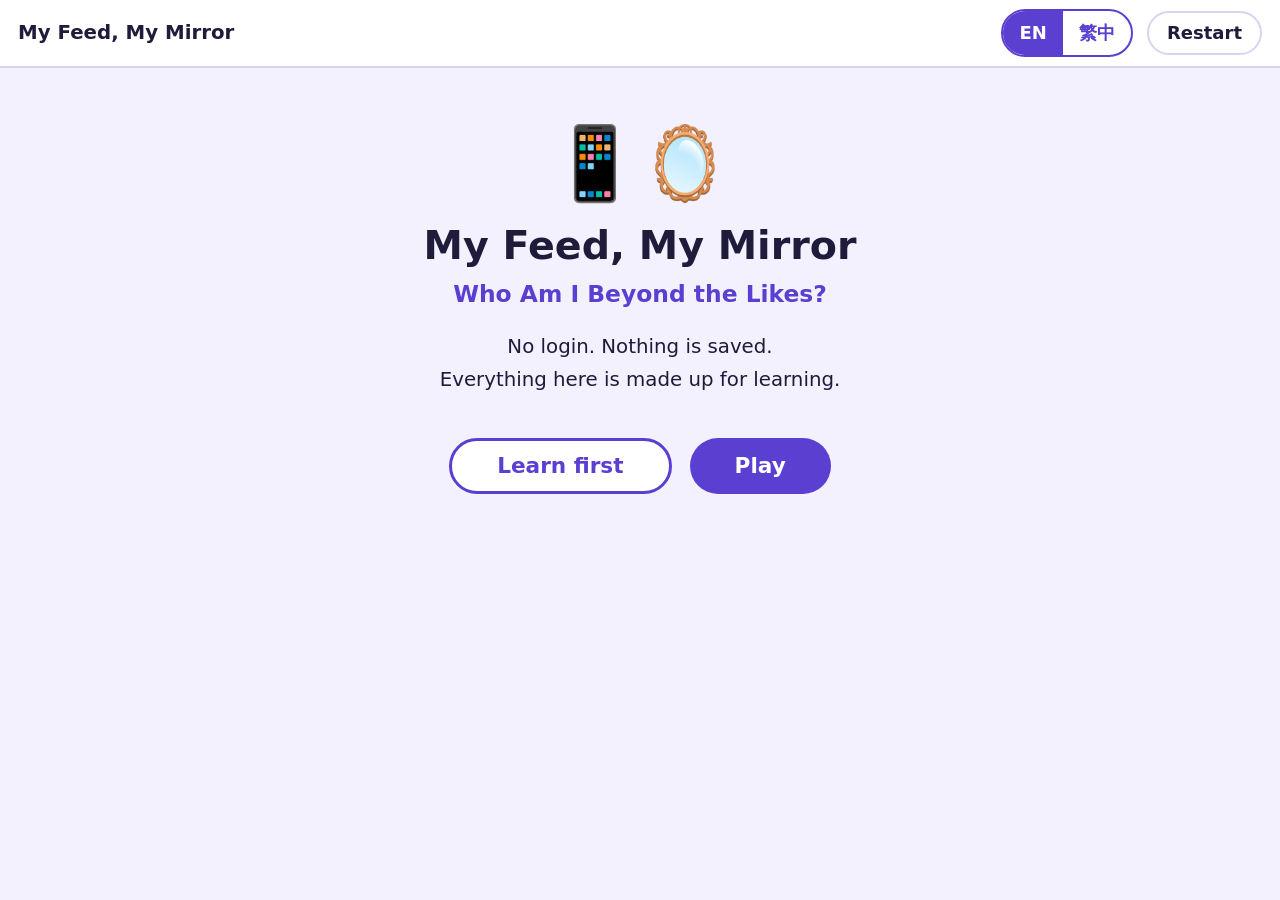
==== my-feed-my-mirror-offline.html @ d1f85caa "My Feed, My Mirror: offline teaching feed simulator (ASEP 2026) Plain HTML/CSS/JS web app, bilingual" ====
<!DOCTYPE html>
<html lang="en">
<head>
  <meta charset="utf-8">
  <meta name="viewport" content="width=device-width, initial-scale=1">
  <title>My Feed, My Mirror</title>
  <style>
/* style.css: all the looks. System fonts only, no downloads. */
:root {
  --bg: #f4f1ff; --ink: #1f1b3a; --muted: #5b5778; --card: #ffffff; --line: #d9d3f2;
  --accent: #5b3fd1; --accent-ink: #ffffff;
  --appearance: #d6408a; --hobbies: #e07b12; --learning: #2f7fd0; --friends: #2a9a64; --fun: #7f56d9;
  --t: .35s;                       /* animation speed (slower in presenter mode) */
  font-size: 18px;
}
/* presenter mode: the class sits on <html>, so every rem size grows */
.presenter { font-size: 24px; --t: .9s; }
@media (prefers-reduced-motion: reduce) { :root, .presenter { --t: 0s; } }

* { box-sizing: border-box; }
body {
  margin: 0; background: var(--bg); color: var(--ink);
  font-family: system-ui, -apple-system, "Segoe UI", "PingFang TC", "Noto Sans TC", "Microsoft JhengHei", sans-serif;
  line-height: 1.4;
}
button { font: inherit; color: inherit; cursor: pointer; min-height: 44px; }
button:focus-visible, a:focus-visible { outline: 3px solid var(--accent); outline-offset: 2px; }

/* ---- top bar ---- */
.topbar { display: flex; align-items: center; justify-content: space-between; gap: .75rem; flex-wrap: wrap;
  padding: .5rem 1rem; background: var(--card); border-bottom: 2px solid var(--line); }
.brand { font-weight: 800; font-size: 1.1rem; }
.tools { display: flex; gap: .75rem; align-items: center; }
.seg { display: inline-flex; border: 2px solid var(--accent); border-radius: 999px; overflow: hidden; }
.seg button { border: 0; background: transparent; padding: 0 .9rem; font-weight: 700; color: var(--accent); }
.seg button[aria-pressed="true"] { background: var(--accent); color: var(--accent-ink); }
.ghost { border: 2px solid var(--line); background: var(--card); border-radius: 999px; padding: 0 1rem; font-weight: 700; }

/* ---- start screen ---- */
.start { max-width: 35rem; margin: 0 auto; padding: 2.5rem 1rem; text-align: center; }
.hero { font-size: 4rem; }
.start h1 { font-size: 2.2rem; margin: .25rem 0; }
.start .sub { font-size: 1.3rem; color: var(--accent); font-weight: 700; margin: 0 0 1.25rem; }
.start p { margin: .25rem 0; font-size: 1.1rem; }
.big { margin-top: 1.5rem; min-height: 56px; padding: 0 2.5rem; border: 0; border-radius: 999px;
  background: var(--accent); color: var(--accent-ink); font-size: 1.2rem; font-weight: 800; }

/* ---- feed screen ---- */
.stage { display: flex; gap: 1.5rem; justify-content: center; align-items: flex-start; flex-wrap: wrap; padding: 1rem; }
.phone { width: min(100%, 22.2rem); background: var(--card); border: 3px solid var(--ink); border-radius: 28px; padding: .75rem; }
.flip { perspective: 1200px; height: 18.9rem; }
.flip-inner { position: relative; width: 100%; height: 100%; transition: transform var(--t); transform-style: preserve-3d; }
.flip.flipped .flip-inner { transform: rotateY(180deg); }
.face { position: absolute; inset: 0; backface-visibility: hidden; -webkit-backface-visibility: hidden;
  display: flex; flex-direction: column; gap: .4rem; overflow: auto; }
.back { transform: rotateY(180deg); background: #fff8e6; border: 2px dashed #c98a00; border-radius: 16px; padding: .9rem; }
.back h3 { margin: 0; }
.back ul { margin: .25rem 0; padding-left: 1.2rem; }
.head { display: flex; align-items: center; gap: .6rem; font-weight: 800; }
.avatar { width: 2.4rem; height: 2.4rem; border-radius: 50%; background: var(--line); display: grid; place-items: center; font-size: 1.4rem; }
.visual { flex: 1; min-height: 110px; display: grid; place-items: center; font-size: 3.6rem; border-radius: 16px; }
.caption { font-size: 1.05rem; font-weight: 600; }
.likes { color: var(--muted); font-size: .9rem; }
.links { display: flex; gap: .5rem; flex-wrap: wrap; }
.link { background: none; border: 0; padding: 0 .25rem; color: var(--accent); text-decoration: underline; font-weight: 700; font-size: .95rem; }

.actions { display: grid; grid-template-columns: repeat(5, 1fr); gap: .35rem; margin-top: .6rem; }
.act { display: flex; flex-direction: column; align-items: center; justify-content: center; gap: .1rem;
  min-height: 3.6rem; padding: .25rem; border: 2px solid var(--line); border-radius: 14px; background: var(--card); }
.act:hover { border-color: var(--accent); }
.act .em { font-size: 1.5rem; }
.act .lb { font-size: .72rem; font-weight: 700; text-align: center; line-height: 1.1; }

.side { width: min(100%, 18.9rem); }
.panel { background: var(--card); border: 2px solid var(--line); border-radius: 16px; padding: 1rem; margin-bottom: 1rem; }
.panel h2 { font-size: 1rem; margin: 0 0 .6rem; }
.mrow { display: grid; grid-template-columns: 1fr 3rem; gap: .1rem .5rem; margin-bottom: .55rem; font-size: .85rem; font-weight: 700; }
.mpct { text-align: right; }
.track { grid-column: 1 / -1; height: 14px; background: #ece8fb; border-radius: 999px; overflow: hidden; }
.fill { height: 100%; width: 0; border-radius: 999px; transition: width var(--t); }
.disclaimer { font-size: .85rem; color: var(--muted); margin: 0; }
.counter { font-size: .9rem; color: var(--muted); margin: 0 0 1rem; }

/* topic colours (the label is always written too, so colour is never the only clue) */
.tp-appearance { background: var(--appearance); } .tp-hobbies { background: var(--hobbies); }
.tp-learning { background: var(--learning); }     .tp-friends { background: var(--friends); }
.tp-fun { background: var(--fun); }
.visual.tp-appearance { background: #fde3f0; } .visual.tp-hobbies { background: #ffeed8; }
.visual.tp-learning { background: #dcecff; }   .visual.tp-friends { background: #d9f5e6; }
.visual.tp-fun { background: #ebe1ff; }

/* ---- "Why am I seeing this?" pop-up ---- */
.backdrop { position: fixed; inset: 0; background: rgba(31, 27, 58, .55); display: grid; place-items: center; padding: 1rem; z-index: 10; }
.dialog { background: var(--card); border-radius: 20px; padding: 1.25rem; width: min(100%, 25.5rem); max-height: 90vh; overflow: auto; }
.dialog h2 { margin: 0 0 .5rem; }
.dialog li { margin-bottom: .5rem; }
.dialog .note { color: var(--muted); font-size: .9rem; }

@media (max-width: 860px) { .flip { height: 17.8rem; } }

/* ---- Mirror Check, Rewrite Challenge result, End ---- */
.page { max-width: 35rem; margin: 0 auto; padding: 1.5rem 1rem 2.5rem; text-align: center; }
.page h1 { font-size: 1.8rem; margin: .25rem 0 1rem; }
.page .panel { text-align: left; }
.page .hero { font-size: 4rem; }
.btn { min-height: 48px; padding: 0 1.5rem; border: 0; border-radius: 999px; background: var(--accent); color: var(--accent-ink); font-weight: 800; margin: 0 0 1rem; }
.row { display: flex; gap: .75rem; justify-content: center; flex-wrap: wrap; margin-top: 1rem; }
.row .btn { margin: 0; }
.goal p { margin: 0; font-size: .95rem; }
.mirror-frame { border: 8px double var(--muted); border-radius: 28px; background: #eef3ff; padding: 1.25rem 1rem; margin-bottom: 1rem; }
.mirror-frame p { margin: 0; }
.mirror-topic { font-size: 1.9rem; font-weight: 800; margin-top: .4rem !important; }
.question { font-size: 1.25rem; font-weight: 800; margin: 1rem 0 .25rem; }
.qs { list-style: none; padding: 0; margin: 0 0 .75rem; color: var(--muted); font-style: italic; }
.result-label { margin: 0; color: var(--muted); font-weight: 700; }
.result-code { margin: 0 0 1rem; font-family: ui-monospace, "SF Mono", Menlo, Consolas, monospace; font-size: 3.6rem; font-weight: 800; letter-spacing: .05em; }
.teaser { background: #fff8e6; border: 2px dashed #c98a00; border-radius: 16px; padding: 1rem; font-weight: 700; margin: 1rem 0; }
.tint-appearance { background: #fde3f0; border-color: var(--appearance); } .tint-hobbies { background: #ffeed8; border-color: var(--hobbies); }
.tint-learning { background: #dcecff; border-color: var(--learning); }   .tint-friends { background: #d9f5e6; border-color: var(--friends); }
.tint-fun { background: #ebe1ff; border-color: var(--fun); }

h1:focus { outline: none; }

/* ---- Learn cards ---- */
.big.alt { background: var(--card); color: var(--accent); border: 3px solid var(--accent); }
.start .row { gap: 1rem; }
.start .row .big { margin-top: 1.5rem; }
.learn { max-width: 40rem; }
.step { margin: 0 0 .5rem; color: var(--muted); font-weight: 700; font-size: .9rem; }
.learn-card { background: var(--card); border: 2px solid var(--line); border-radius: 20px; padding: 1.25rem 1.25rem 1rem; text-align: left;
  touch-action: pan-y; animation: slidein var(--t) ease-out; }
.learn-card h1 { margin: .1rem 0 .5rem; font-size: 1.6rem; text-align: left; }
.learn-card p { margin: .5rem 0; font-size: 1.08rem; }
.lemoji { font-size: 3rem; }
.ours { background: #eef3ff; border-radius: 12px; padding: .5rem .75rem; font-size: .95rem !important; font-weight: 600; }
.src { color: var(--muted); font-size: .8rem !important; margin-top: 1rem !important; border-top: 1px solid var(--line); padding-top: .5rem; }
.clist { margin: .25rem 0; padding-left: 1.2rem; font-size: 1.05rem; } .clist li { margin-bottom: .35rem; }
.bigq { font-size: 1.2rem; font-weight: 800; color: var(--ink); font-style: normal; text-align: left; padding-left: 1.2rem; list-style: disc; }
.habit { display: inline-block; background: var(--accent); color: var(--accent-ink); border-radius: 999px; padding: .4rem 1.2rem; font-weight: 800; }
.dots { display: flex; gap: .5rem; justify-content: center; margin: 1rem 0 0; }
.dot { width: 12px; height: 12px; border-radius: 50%; background: var(--line); } .dot.on { background: var(--accent); }
@keyframes slidein { from { opacity: 0; transform: translateX(24px); } to { opacity: 1; transform: none; } }

/* The loop lights up one step at a time, then starts again (slower in presenter mode). */
.loop { --loop: calc(var(--t) * 28); list-style: none; display: flex; flex-wrap: wrap; gap: .5rem; padding: 0; margin: 1rem 0; align-items: stretch; }
.loop li { flex: 1 1 110px; background: var(--card); border: 2px solid var(--line); border-radius: 14px; padding: .6rem; text-align: center;
  font-weight: 700; font-size: .9rem; position: relative; animation: lit var(--loop) infinite; animation-delay: calc(var(--loop) / 5 * var(--i)); }
.loop li::after { content: "→"; position: absolute; right: -.6rem; top: 50%; transform: translateY(-50%); font-weight: 800; color: var(--accent); background: var(--bg); line-height: 1; z-index: 1; }
.loop li:last-child::after { content: "↻"; }
@keyframes lit { 0% { background: #ffe9a8; border-color: #c98a00; transform: scale(1.05); } 16% { background: #ffe9a8; border-color: #c98a00; transform: scale(1.05); } 20%, 100% { background: var(--card); border-color: var(--line); transform: none; } }
@media (prefers-reduced-motion: reduce) { .loop li, .learn-card { animation: none; } }
.learn .row { margin-bottom: 1.25rem; } .learn .disclaimer { margin-top: .4rem; }

/* Mirror Check: two columns on wide screens so the buttons fit on one screen */
.page.wide { max-width: 53rem; }
.mirror-grid { display: grid; grid-template-columns: 1fr 1fr; gap: 1rem; align-items: start; }
.mirror-grid .panel { margin-bottom: 0; }
@media (max-width: 860px) { .mirror-grid { grid-template-columns: 1fr; } }

</style>
</head>
<body>
  <header id="topbar" class="topbar"></header>
  <main id="app"></main>
  <noscript><p style="padding:1rem">Please turn on JavaScript. 請開啟 JavaScript。</p></noscript>

  <!-- One-file offline copy: CSS and all JS are inside this file. Built from index.html. -->
  <script>
// ---- js/i18n.js ----
// i18n.js: every word the app shows, in English and Traditional Chinese (zh-TW).
// zh-TW draft: must be checked by our Taiwanese teammates
(function (root) {
  'use strict';

  root.MFMM_I18N = {
    en: {
      'app': 'My Feed, My Mirror',
      'subtitle': 'Who Am I Beyond the Likes?',
      'start.line1': 'No login. Nothing is saved.',
      'start.line2': 'Everything here is made up for learning.',
      'btn.play': 'Play',
      'btn.restart': 'Restart',
      'lang.label': 'Language',
      'disclaimer': 'This is a simplified teaching model made by students. It is NOT the real algorithm of any app.',

      'act.watch': 'Keep watching',
      'act.like': 'Like',
      'act.share': 'Share',
      'act.skip': 'Skip',
      'act.notInterested': 'Not interested',
      'link.why': 'Why am I seeing this?',
      'link.behind': 'Behind the post',
      'likes': '{n} likes',

      'topic.appearance': 'Appearance & Comparison',
      'topic.hobbies': 'Sports, Music & Art',
      'topic.learning': 'Science & Learning',
      'topic.friends': 'Friends & Kindness',
      'topic.fun': 'Pets & Funny',

      'meter.title': 'Your feed mix (last 10 posts)',
      'counter': 'Actions so far: {n}',

      'behind.intro': 'What may be hidden behind this post:',
      'behind.nothing': 'Nothing hidden: this one is just fun 🙂',
      'behind.back': 'Back to the post',

      'why.title': 'Why am I seeing this?',
      'why.note': 'These are the exact reasons our teaching model used.',
      'btn.close': 'Close',

      'r.watch': 'You watched {n} {topic} {posts} for a long time ({pts})',
      'r.like': 'You liked {n} {topic} {posts} ({pts})',
      'r.share': 'You shared {n} {topic} {posts} ({pts})',
      'r.skip': 'You skipped {n} {topic} {posts} ({pts})',
      'r.notInterested': 'You said “Not interested” to {n} {topic} {posts} ({pts})',
      'r.popular': 'This post is very popular ({pts})',
      'r.explore': 'Explore pick: you haven’t seen much {topic}',
      'r.div.creator': 'Diversity rule: a higher-scoring post was skipped because the last post was by the same creator.',
      'r.div.topic': 'Diversity rule: a higher-scoring {topic} post was skipped because the last posts were also {topic}.',
      'r.chance': 'Nothing you did points here yet, so it was picked by popularity and a little chance.',

      'btn.mirror': 'Mirror Check',
      'mirror.title': 'Mirror Check',
      'mirror.care': 'Your feed thinks you care most about:',
      'mirror.unknown': 'Your feed doesn’t know yet. Keep playing!',
      'mirror.question': 'Is this the real you, or just what you stopped on?',
      'mirror.q1': 'Why do I like this?',
      'mirror.q2': 'Is what I see really everything?',
      'mirror.source': 'Questions from a Taiwan Ministry of Education media-literacy lesson. Source: K-12 Education Administration news (26 Oct 2026).',
      'btn.challenge': 'Try the Rewrite Challenge',
      'btn.keep': 'Keep playing',

      'ch.title': 'Rewrite Challenge',
      'ch.goal': 'Your feed has drifted toward appearance and comparison. In {n} actions, make the next 10 posts have no more than {a}% Appearance, and at least {k} topics with {m}% or more each.',
      'ch.counter': 'Actions: {n} / {max}',
      'ch.check': 'Check my feed now',
      'res.win': 'You rewrote your feed in {n} actions! 🎉',
      'res.try': 'Not yet. Try using “Not interested” and Explore on purpose.',
      'res.code': 'Result code',
      'res.next': 'The next 10 posts would be:',
      'btn.again': 'Try again',
      'btn.finish': 'Finish',

      'end.line': 'The algorithm is a mirror of what we stop on. You can choose what you stop on.',
      'end.teaser': 'Real Me Break: try today’s club activity at school!',
      'btn.playagain': 'Play again',

      'btn.learn': 'Learn first',
      'btn.next': 'Next',
      'btn.back': 'Back',
      'btn.toplay': 'Play',
      'learn.title': 'How does a feed decide?',
      'learn.step': 'Card {n} of {total}',
      'learn.note': 'Platform descriptions are what the companies say about themselves. They may be simplified and may have changed since they were published.',
      'source.label': 'Source:',

      'learn.1.title': 'Signals',
      'learn.1.body': 'Apps say they look at many small clues, called signals. Examples they name: what you like, share and comment on, how long you watch, and your watch and search history. A strong signal, like watching a long video to the end, counts more than a weak one.',
      'learn.1.ours': 'In our game: Watch +{w}, Like +{l}, Share +{s}, Skip {k}, Not interested {x}.',
      'learn.2.title': 'Predictions',
      'learn.2.body': 'Instagram says there is no single algorithm. Feed, Stories, Explore and Reels each rank posts in their own way. In Feed, it looks most closely at how likely you are to spend a few seconds on a post, like, comment, share, or tap the profile.',
      'learn.3.title': 'The Loop',
      'learn.3.body': 'Each time you stop on a post, the app learns a signal and shows you more like it. Then you see more of it, and you stop again. A Taiwan Ministry of Education lesson says algorithms and business models can influence what we like and choose.',
      'learn.3.ours': 'The loop picture is our own simplified drawing.',
      'loop.1': 'You stop on a post',
      'loop.2': 'The app learns a signal',
      'loop.3': 'It shows more like it',
      'loop.4': 'You see more of it',
      'loop.5': 'You stop again',
      'learn.4.title': 'Built-in variety',
      'learn.4.body': 'Instagram says it tries not to show too many posts from the same person in a row. TikTok says it generally avoids two videos in a row with the same sound or creator. TikTok also names the “filter bubble” risk and says it mixes in different videos.',
      'learn.4.ours': 'In our game: this is the diversity rule and the Explore pick.',
      'learn.5.title': 'Your controls',
      'learn.5.intro': 'Apps say you can:',
      'learn.5.i1': 'Tap “Not interested” (Instagram, TikTok)',
      'learn.5.i2': 'Hide a creator or a sound (TikTok)',
      'learn.5.i3': 'Snooze suggested posts, or mute or unfollow (Instagram)',
      'learn.5.i4': 'Ask “Why you’re seeing this post” (Instagram)',
      'learn.5.i5': 'Remove recommendations, or pause or clear your watch and search history (YouTube)',
      'learn.6.title': 'Think like a media detective',
      'learn.6.intro': 'Ask yourself two questions:',
      'learn.6.habit': 'Stop · Check · Ask for help',
      'learn.6.habit.body': 'When you meet a rumour, a suspicious message or an AI-made picture: stop, check the source, notice the risk, and ask a trusted person for help.'
    },

    'zh-TW': {
      'app': '我的動態，我的鏡子',
      'subtitle': '除了按讚，我是誰？',
      'start.line1': '不用登入，什麼都不會被儲存。',
      'start.line2': '這裡的一切都是為了學習而編的。',
      'btn.play': '開始玩',
      'btn.restart': '重新開始',
      'lang.label': '語言',
      'disclaimer': '這是學生製作的簡化教學模型，不是任何應用程式真正的演算法。',

      'act.watch': '繼續看',
      'act.like': '按讚',
      'act.share': '分享',
      'act.skip': '略過',
      'act.notInterested': '不感興趣',
      'link.why': '為什麼我會看到這個？',
      'link.behind': '貼文背後',
      'likes': '{n} 個讚',

      'topic.appearance': '外表與比較',
      'topic.hobbies': '運動、音樂與藝術',
      'topic.learning': '科學與學習',
      'topic.friends': '朋友與善意',
      'topic.fun': '寵物與搞笑',

      'meter.title': '你的動態組合（最近 10 則）',
      'counter': '目前動作：{n}',

      'behind.intro': '這則貼文背後可能藏著：',
      'behind.nothing': '沒有隱藏的東西：這則就只是好玩 🙂',
      'behind.back': '回到貼文',

      'why.title': '為什麼我會看到這個？',
      'why.note': '這些是我們的教學模型實際用到的理由。',
      'btn.close': '關閉',

      'r.watch': '你長時間觀看了 {n} 則「{topic}」貼文（{pts}）',
      'r.like': '你對 {n} 則「{topic}」貼文按了讚（{pts}）',
      'r.share': '你分享了 {n} 則「{topic}」貼文（{pts}）',
      'r.skip': '你略過了 {n} 則「{topic}」貼文（{pts}）',
      'r.notInterested': '你對 {n} 則「{topic}」貼文選了「不感興趣」（{pts}）',
      'r.popular': '這則貼文非常熱門（{pts}）',
      'r.explore': '探索推薦：你還沒看過太多「{topic}」',
      'r.div.creator': '多樣性規則：因為上一則是同一位創作者，所以先跳過了分數更高的貼文。',
      'r.div.topic': '多樣性規則：因為前面幾則也是「{topic}」，所以先跳過了分數更高的貼文。',
      'r.chance': '你還沒有做任何動作指向這裡，所以是依熱門程度和一點機率選出來的。',

      'btn.mirror': '鏡子檢查',
      'mirror.title': '鏡子檢查',
      'mirror.care': '你的動態認為你最在意：',
      'mirror.unknown': '你的動態還不知道，再多玩一下吧！',
      'mirror.question': '這是真正的你，還是只是你停下來看的東西？',
      'mirror.q1': '我為什麼會喜歡這個？',
      'mirror.q2': '我看到的真的是全部嗎？',
      'mirror.source': '這兩個問題來自臺灣教育部的媒體素養課程。來源：國民及學前教育署新聞（2026 年 10 月 26 日）。',
      'btn.challenge': '挑戰重寫我的動態',
      'btn.keep': '繼續玩',

      'ch.title': '重寫挑戰',
      'ch.goal': '你的動態偏向外表與比較。請在 {n} 個動作內，讓接下來 10 則貼文中「外表與比較」不超過 {a}%，而且至少有 {k} 個主題各占 {m}% 以上。',
      'ch.counter': '動作：{n} / {max}',
      'ch.check': '現在檢查我的動態',
      'res.win': '你用了 {n} 個動作就重寫了你的動態！🎉',
      'res.try': '還沒成功。試著故意多用「不感興趣」和探索看看。',
      'res.code': '結果代碼',
      'res.next': '接下來的 10 則貼文會是：',
      'btn.again': '再試一次',
      'btn.finish': '完成',

      'end.line': '演算法是我們停下來看的東西的鏡子。你可以選擇自己要停在哪裡。',
      'end.teaser': '「真實的我」休息站：來試試今天學校社團的活動！',
      'btn.playagain': '再玩一次',

      'btn.learn': '先學習',
      'btn.next': '下一張',
      'btn.back': '上一張',
      'btn.toplay': '開始玩',
      'learn.title': '動態是怎麼決定的？',
      'learn.step': '第 {n} 張，共 {total} 張',
      'learn.note': '各平台的說明是這些公司對自己的描述，可能已經簡化，也可能在發布後有所改變。',
      'source.label': '來源：',

      'learn.1.title': '訊號',
      'learn.1.body': '各個應用程式說，它們會看很多小線索，叫做「訊號」。它們提到的例子有：你按讚、分享、留言的內容，你看了多久，還有你的觀看和搜尋紀錄。像把長影片看到最後這種強訊號，比弱訊號更重要。',
      'learn.1.ours': '在我們的遊戲裡：繼續看 +{w}、按讚 +{l}、分享 +{s}、略過 {k}、不感興趣 {x}。',
      'learn.2.title': '預測',
      'learn.2.body': 'Instagram 說，並沒有單一的演算法。動態消息、限時動態、探索和 Reels 各有自己的排序方式。在動態消息裡，它最仔細看的是：你有多可能多看幾秒、按讚、留言、分享，或點進個人檔案。',
      'learn.3.title': '循環',
      'learn.3.body': '每次你停在一則貼文上，應用程式就學到一個訊號，並給你看更多類似的。然後你看到更多，又再停下來。臺灣教育部的一堂課說，演算法和商業模式會影響我們喜歡和選擇什麼。',
      'learn.3.ours': '這個循環圖是我們自己畫的簡化版。',
      'loop.1': '你停在一則貼文上',
      'loop.2': '應用程式學到一個訊號',
      'loop.3': '它顯示更多類似的',
      'loop.4': '你看到更多',
      'loop.5': '你又停下來',
      'learn.4.title': '內建的多樣性',
      'learn.4.body': 'Instagram 說，它會盡量不連續顯示太多同一個人的貼文。TikTok 說，它通常會避免連續兩支影片用同一個音樂或來自同一位創作者。TikTok 也提到「過濾氣泡」的風險，並說它會混入不同的影片。',
      'learn.4.ours': '在我們的遊戲裡：這就是多樣性規則和探索推薦。',
      'learn.5.title': '你的控制選項',
      'learn.5.intro': '各個應用程式說，你可以：',
      'learn.5.i1': '點「不感興趣」（Instagram、TikTok）',
      'learn.5.i2': '隱藏某位創作者或某個音樂（TikTok）',
      'learn.5.i3': '暫停推薦貼文，或是靜音、取消追蹤（Instagram）',
      'learn.5.i4': '查看「為什麼你會看到這則貼文」（Instagram）',
      'learn.5.i5': '移除推薦，或暫停、清除觀看和搜尋紀錄（YouTube）',
      'learn.6.title': '像媒體偵探一樣思考',
      'learn.6.intro': '問自己兩個問題：',
      'learn.6.habit': '停一下 · 查一查 · 找人幫忙',
      'learn.6.habit.body': '遇到謠言、可疑訊息或 AI 生成的圖片時：先停下來，查證來源，留意風險，再請信任的人幫忙。'
    }
  };
})(typeof window !== 'undefined' ? window : this);

</script>
  <script>
// ---- js/content.js ----
// content.js: all the FICTIONAL posts. Nobody here is real. No photos, no real brands.
// zh-TW draft: must be checked by our Taiwanese teammates
//
// Each post: id, topic, creator, avatarEmoji, visual (emoji), caption{en, zh-TW},
// likes, veryPopular, behind[{en, zh-TW}].
// An EMPTY behind list means "Nothing hidden: this one is just fun 🙂" (the app shows that line).
(function (root) {
  'use strict';

  // Reusable "Behind the post" facts (only these kinds are allowed).
  var B = {
    filter:   { en: 'A beauty filter was switched on.', 'zh-TW': '有開美顏濾鏡。' },
    edited:   { en: 'The picture was edited to look smoother.', 'zh-TW': '照片有修圖，看起來更平滑。' },
    retakes:  { en: 'This is the best of many retakes.', 'zh-TW': '這是重拍很多次之後挑出來最好的一張。' },
    light:    { en: 'Good lighting and a carefully chosen angle.', 'zh-TW': '光線很好，角度也是特別挑過的。' },
    ad:       { en: 'Paid promotion: this post is an ad.', 'zh-TW': '付費推廣：這是一則廣告。' },
    ai:       { en: 'The image was made by AI.', 'zh-TW': '這張圖是 AI 生成的。' },
    cutVideo: { en: 'The boring waiting parts were cut out.', 'zh-TW': '無聊的等待時間被剪掉了。' },
    sound:    { en: 'A funny sound effect was added.', 'zh-TW': '後來加上了搞笑音效。' },
    tries:    { en: 'It took many tries. We only show the one that worked.', 'zh-TW': '試了很多次，這裡只放成功的那一次。' }
  };

  var POSTS = [
    // ---- Appearance & Comparison (about half have 2-3 behind facts) ----
    { id: 'ap01', topic: 'appearance', creator: 'LunaGlow', avatarEmoji: '🌙', visual: '🤳✨',
      caption: { en: 'Filter selfie ✨', 'zh-TW': '濾鏡自拍 ✨' },
      likes: 120000, veryPopular: true, behind: [B.filter, B.retakes, B.light] },
    { id: 'ap02', topic: 'appearance', creator: 'StyleSprout', avatarEmoji: '🌱', visual: '👗🧥',
      caption: { en: 'Outfit check (take #47)', 'zh-TW': '今日穿搭（第 47 次重拍）' },
      likes: 85000, veryPopular: false, behind: [B.retakes, B.light] },
    { id: 'ap03', topic: 'appearance', creator: 'GlowGarden', avatarEmoji: '🌼', visual: '🪞🌸',
      caption: { en: 'Getting ready with me: my “natural” look 🌸', 'zh-TW': '一起準備出門：我的「自然」造型 🌸' },
      likes: 47000, veryPopular: false, behind: [B.ad, B.retakes, B.light] },
    { id: 'ap04', topic: 'appearance', creator: 'LunaGlow', avatarEmoji: '🌙', visual: '💇✨',
      caption: { en: 'Perfect hair day', 'zh-TW': '完美髮型日' },
      likes: 64000, veryPopular: true, behind: [B.light] },
    { id: 'ap05', topic: 'appearance', creator: 'StyleSprout', avatarEmoji: '🌱', visual: '👟👟',
      caption: { en: 'New sneakers! Who has the best pair? 👟', 'zh-TW': '新球鞋！誰的鞋子最好看？👟' },
      likes: 40000, veryPopular: false, behind: [B.ad] },
    { id: 'ap06', topic: 'appearance', creator: 'PoseParade', avatarEmoji: '📸', visual: '📸🌟',
      caption: { en: 'Photo dump: my best angle 📸', 'zh-TW': '照片大放送：我最好看的角度 📸' },
      likes: 52000, veryPopular: true, behind: [B.retakes, B.light, B.edited] },
    { id: 'ap07', topic: 'appearance', creator: 'PoseParade', avatarEmoji: '📸', visual: '👯🎀',
      caption: { en: 'Matching outfits with my best friend', 'zh-TW': '和好朋友穿一樣的衣服' },
      likes: 18000, veryPopular: false, behind: [B.light] },
    { id: 'ap08', topic: 'appearance', creator: 'GlowGarden', avatarEmoji: '🌼', visual: '🛏️💫',
      caption: { en: 'My dream room makeover ✨', 'zh-TW': '我的夢想房間大改造 ✨' },
      likes: 31000, veryPopular: false, behind: [B.ai, B.ad] },

    // ---- Sports, Music & Art ----
    { id: 'ho01', topic: 'hobbies', creator: 'BeatBuddy', avatarEmoji: '🥁', visual: '🥁🎶',
      caption: { en: 'Drum practice: I kept the beat for the whole song!', 'zh-TW': '練鼓成功：整首歌我都打對拍子了！' },
      likes: 2300, veryPopular: false, behind: [] },
    { id: 'ho02', topic: 'hobbies', creator: 'SketchFox', avatarEmoji: '🦊', visual: '🎨🌅',
      caption: { en: 'I painted a sunset with only three colors', 'zh-TW': '我只用三種顏色畫了一幅夕陽' },
      likes: 4100, veryPopular: true, behind: [] },
    { id: 'ho03', topic: 'hobbies', creator: 'BeatBuddy', avatarEmoji: '🥁', visual: '🎸🎵',
      caption: { en: 'Learning guitar: my first three chords, G, C and D', 'zh-TW': '學吉他：我的前三個和弦，G、C 和 D' },
      likes: 1500, veryPopular: false, behind: [] },
    { id: 'ho04', topic: 'hobbies', creator: 'KickCloud', avatarEmoji: '⚽', visual: '⚽🥅',
      caption: { en: 'I practiced penalty kicks every day this week', 'zh-TW': '這個星期我每天都練習罰球' },
      likes: 3600, veryPopular: false, behind: [] },
    { id: 'ho05', topic: 'hobbies', creator: 'SketchFox', avatarEmoji: '🦊', visual: '🐉🧱',
      caption: { en: 'A clay dragon, made in three evenings', 'zh-TW': '黏土小龍，花了三個晚上做成' },
      likes: 7200, veryPopular: true, behind: [] },
    { id: 'ho06', topic: 'hobbies', creator: 'SwimSprite', avatarEmoji: '🏊', visual: '🏊💦',
      caption: { en: 'I swam one more lap than yesterday', 'zh-TW': '我今天比昨天多游了一圈' },
      likes: 2100, veryPopular: false, behind: [] },
    { id: 'ho07', topic: 'hobbies', creator: 'SongSeed', avatarEmoji: '🎤', visual: '🎤🎶',
      caption: { en: 'Our class choir is ready for the school show', 'zh-TW': '我們班的合唱團準備好表演了' },
      likes: 4800, veryPopular: false, behind: [] },
    { id: 'ho08', topic: 'hobbies', creator: 'KickCloud', avatarEmoji: '⚽', visual: '🛴💨',
      caption: { en: 'Scooter trick: I tried 20 times and landed it once!', 'zh-TW': '滑板車特技：試了 20 次，成功 1 次！' },
      likes: 5500, veryPopular: false, behind: [B.tries] },

    // ---- Science & Learning ----
    { id: 'le01', topic: 'learning', creator: 'LabLily', avatarEmoji: '🔬', visual: '🍋💡',
      caption: { en: 'Can a lemon light up a tiny bulb? Let’s test it!', 'zh-TW': '檸檬可以點亮小燈泡嗎？一起來實驗！' },
      likes: 6800, veryPopular: true, behind: [B.cutVideo] },
    { id: 'le02', topic: 'learning', creator: 'NumberNinja', avatarEmoji: '🧮', visual: '🔢✖️',
      caption: { en: 'Math trick: multiply by 11 in your head', 'zh-TW': '數學小技巧：用心算乘以 11' },
      likes: 1900, veryPopular: false, behind: [] },
    { id: 'le03', topic: 'learning', creator: 'LabLily', avatarEmoji: '🔬', visual: '🔦🌌',
      caption: { en: 'Why is the sky blue? A flashlight experiment', 'zh-TW': '天空為什麼是藍色的？手電筒小實驗' },
      likes: 5400, veryPopular: true, behind: [] },
    { id: 'le04', topic: 'learning', creator: 'StarScout', avatarEmoji: '🔭', visual: '🔭🪐',
      caption: { en: 'I spotted Jupiter’s moons with binoculars', 'zh-TW': '我用望遠鏡看到了木星的衛星' },
      likes: 3100, veryPopular: false, behind: [] },
    { id: 'le05', topic: 'learning', creator: 'NumberNinja', avatarEmoji: '🧮', visual: '🗣️📚',
      caption: { en: 'Learn 10 new words in a new language today', 'zh-TW': '今天來學 10 個新語言的單字' },
      likes: 2500, veryPopular: false, behind: [] },
    { id: 'le06', topic: 'learning', creator: 'PlantPal', avatarEmoji: '🌱', visual: '🌱📓',
      caption: { en: 'Bean sprout diary: day 1 to day 7', 'zh-TW': '豆芽日記：第 1 天到第 7 天' },
      likes: 4300, veryPopular: false, behind: [B.cutVideo] },
    { id: 'le07', topic: 'learning', creator: 'StarScout', avatarEmoji: '🔭', visual: '✈️📄',
      caption: { en: 'How do planes stay up? A paper-plane test', 'zh-TW': '飛機為什麼飛得起來？紙飛機實驗' },
      likes: 8200, veryPopular: true, behind: [] },
    { id: 'le08', topic: 'learning', creator: 'CodeCub', avatarEmoji: '💻', visual: '💻🎲',
      caption: { en: 'My first tiny program: a dice roller', 'zh-TW': '我的第一個小程式：擲骰子' },
      likes: 3900, veryPopular: false, behind: [] },

    // ---- Friends & Kindness (real-life kindness, links to our "Real Me Breaks") ----
    { id: 'fr01', topic: 'friends', creator: 'KindKite', avatarEmoji: '🪁', visual: '🤝🎲',
      caption: { en: 'I invited the new classmate to join our game at break', 'zh-TW': '下課時我邀請新同學一起玩我們的遊戲' },
      likes: 3200, veryPopular: false, behind: [] },
    { id: 'fr02', topic: 'friends', creator: 'TeamTiger', avatarEmoji: '🐯', visual: '🏀👏',
      caption: { en: 'Team practice: we cheered for everyone, even after a miss', 'zh-TW': '團隊練習：就算投不進，我們也為每個人加油' },
      likes: 5200, veryPopular: true, behind: [] },
    { id: 'fr03', topic: 'friends', creator: 'KindKite', avatarEmoji: '🪁', visual: '📒🤒',
      caption: { en: 'I shared my notes with a classmate who was sick', 'zh-TW': '我把筆記分享給生病請假的同學' },
      likes: 2800, veryPopular: false, behind: [] },
    { id: 'fr04', topic: 'friends', creator: 'HelperHen', avatarEmoji: '🐔', visual: '📦💪',
      caption: { en: 'We carried the big box together for our teacher', 'zh-TW': '我們一起幫老師搬大箱子' },
      likes: 1700, veryPopular: false, behind: [] },
    { id: 'fr05', topic: 'friends', creator: 'TeamTiger', avatarEmoji: '🐯', visual: '💌🌈',
      caption: { en: 'Our club made welcome cards for new students', 'zh-TW': '我們社團幫新同學做了歡迎卡片' },
      likes: 4600, veryPopular: true, behind: [] },
    { id: 'fr06', topic: 'friends', creator: 'HelperHen', avatarEmoji: '🐔', visual: '🫶😄',
      caption: { en: 'I said sorry first after an argument, and we laughed again', 'zh-TW': '吵架後我先說了對不起，我們又一起笑了' },
      likes: 3300, veryPopular: false, behind: [] },
    { id: 'fr07', topic: 'friends', creator: 'InviteOwl', avatarEmoji: '🦉', visual: '🍱🪑',
      caption: { en: 'I asked a quiet classmate to join our lunch table', 'zh-TW': '我邀請安靜的同學一起坐我們的午餐桌' },
      likes: 5900, veryPopular: true, behind: [] },
    { id: 'fr08', topic: 'friends', creator: 'InviteOwl', avatarEmoji: '🦉', visual: '🧤🌳',
      caption: { en: 'Clean-up day: everyone picked up litter together', 'zh-TW': '大掃除日：大家一起撿垃圾' },
      likes: 2400, veryPopular: false, behind: [] },

    // ---- Pets & Funny ----
    { id: 'fu01', topic: 'fun', creator: 'PuddlePup', avatarEmoji: '🐶', visual: '🐶🧹',
      caption: { en: 'My dog vs. the vacuum cleaner', 'zh-TW': '我家狗狗大戰吸塵器' },
      likes: 9000, veryPopular: true, behind: [B.sound] },
    { id: 'fu02', topic: 'fun', creator: 'CatCrumbs', avatarEmoji: '🐱', visual: '🐱📦',
      caption: { en: 'Cat tries to fit into a tiny box', 'zh-TW': '貓咪想擠進超小的紙箱' },
      likes: 2700, veryPopular: false, behind: [] },
    { id: 'fu03', topic: 'fun', creator: 'PuddlePup', avatarEmoji: '🐶', visual: '🐶🫧',
      caption: { en: 'Puppy tries to catch a bubble', 'zh-TW': '小狗想抓住泡泡' },
      likes: 6100, veryPopular: true, behind: [] },
    { id: 'fu04', topic: 'fun', creator: 'CatCrumbs', avatarEmoji: '🐱', visual: '🐱🔴',
      caption: { en: 'Cat chases the light dot for five whole minutes', 'zh-TW': '貓咪追著光點跑了整整五分鐘' },
      likes: 3000, veryPopular: false, behind: [] },
    { id: 'fu05', topic: 'fun', creator: 'HamsterHaha', avatarEmoji: '🐹', visual: '🐹🌻',
      caption: { en: 'Hamster stuffs 12 sunflower seeds in its cheeks', 'zh-TW': '倉鼠的臉頰塞了 12 顆葵花籽' },
      likes: 7700, veryPopular: true, behind: [] },
    { id: 'fu06', topic: 'fun', creator: 'JokeJelly', avatarEmoji: '🍮', visual: '🎹❓',
      caption: { en: 'Riddle: what has keys but can’t open doors?', 'zh-TW': '謎語：什麼東西有很多鍵，卻打不開門？' },
      likes: 1400, veryPopular: false, behind: [] },
    { id: 'fu07', topic: 'fun', creator: 'HamsterHaha', avatarEmoji: '🐹', visual: '🦜☀️',
      caption: { en: 'Parrot says “good morning” every day', 'zh-TW': '鸚鵡每天都會說「早安」' },
      likes: 4000, veryPopular: false, behind: [] },
    { id: 'fu08', topic: 'fun', creator: 'JokeJelly', avatarEmoji: '🍮', visual: '🥞🐰',
      caption: { en: 'A pancake that looks like a bunny', 'zh-TW': '長得像兔子的鬆餅' },
      likes: 3600, veryPopular: false, behind: [B.edited] }
  ];

  var api = { POSTS: POSTS };
  if (typeof module !== 'undefined' && module.exports) module.exports = api;
  else root.MFMM_CONTENT = api;
})(typeof window !== 'undefined' ? window : this);

</script>
  <script>
// ---- js/algorithm.js ----
// algorithm.js: the "teaching model" of My Feed, My Mirror.
// It is a SIMPLIFIED model made by students. It is NOT the real algorithm of any app.
// Pure functions only: no DOM, no network, no storage. Works in the browser and in Node.
(function (root) {
  'use strict';

  // ---- All the numbers live here. Change a number, and the whole feed changes. ----
  var CONFIG = {
    actions: {                 // how many points a topic gets when the player does this
      watch: 3,                // 👀 stayed a few seconds
      like: 2,                 // ❤️ liked
      share: 3,                // 🔁 shared
      skip: -1,                // ⏭️ scrolled past fast
      notInterested: -4        // 🚫 "Not interested"
    },
    popularBonus: 1,           // extra points for a "very popular" post
    randomMax: 0.5,            // tiny random number (0 to this) only to break ties
    exploreEvery: 5,           // every 5th post is an "Explore pick"
    maxTopicRun: 2,            // at most 2 posts in a row from the same topic (decision (b))
    mixWindow: 10,             // the mix meter looks at the last 10 posts
    challenge: {
      actionLimit: 12,         // the player gets 12 actions
      window: 10,              // then we look at the next 10 posts
      maxAppearancePct: 20,    // Appearance must be 20% or less
      minTopics: 3,            // at least 3 topics ...
      minTopicPct: 15          // ... must have 15% or more each
    },
    driftedStart: {            // the Rewrite Challenge starts from a drifted feed
      appearance: 12, hobbies: 2, learning: 0, friends: 1, fun: 0
    }
  };

  var TOPICS = ['appearance', 'hobbies', 'learning', 'friends', 'fun'];
  var TOPIC_LABEL = {
    appearance: 'Appearance', hobbies: 'Sports, Music & Art',
    learning: 'Science & Learning', friends: 'Friends & Kindness', fun: 'Pets & Funny'
  };
  var ACTION_VERB = {          // used in the plain-English "reasons"
    watch: 'watched {n} {topic} post(s) for a long time',
    like: 'liked {n} {topic} post(s)',
    share: 'shared {n} {topic} post(s)',
    skip: 'skipped {n} {topic} post(s)',
    notInterested: 'said "Not interested" to {n} {topic} post(s)'
  };

  // A small seeded random generator, so tests give the same result every time.
  function seededRandom(seed) {
    return function () {
      seed = (seed + 0x6D2B79F5) | 0;
      var t = Math.imul(seed ^ (seed >>> 15), 1 | seed);
      t = (t + Math.imul(t ^ (t >>> 7), 61 | t)) ^ t;
      return ((t ^ (t >>> 14)) >>> 0) / 4294967296;
    };
  }

  function createState(posts, options) {
    options = options || {};
    var scores = {}, log = {};
    TOPICS.forEach(function (t) {
      scores[t] = (options.scores && options.scores[t]) || 0;
      log[t] = {};
    });
    return {
      posts: posts, rng: options.rng || Math.random,
      scores: scores,        // topic -> points
      log: log,              // topic -> action -> how many times (for the reasons)
      history: [],           // posts shown so far, in order
      shownIds: {},          // posts shown in the current round
      pickCount: 0, actionCount: 0
    };
  }

  function createChallengeState(posts, options) {
    options = options || {};
    return createState(posts, { rng: options.rng, scores: CONFIG.driftedStart });
  }

  function cloneState(state) {
    var copy = createState(state.posts, { rng: state.rng, scores: state.scores });
    TOPICS.forEach(function (t) { copy.log[t] = Object.assign({}, state.log[t]); });
    copy.history = state.history.slice();
    copy.shownIds = Object.assign({}, state.shownIds);
    copy.pickCount = state.pickCount;
    copy.actionCount = state.actionCount;
    return copy;
  }

  // The player did something to a post. Its topic gains or loses points.
  function applyAction(state, action, post) {
    if (!(action in CONFIG.actions)) throw new Error('Unknown action: ' + action);
    var delta = CONFIG.actions[action];
    state.scores[post.topic] += delta;
    state.log[post.topic][action] = (state.log[post.topic][action] || 0) + 1;
    state.actionCount += 1;
    return delta;
  }

  function seenCount(state, topic) {
    return state.history.filter(function (p) { return p.topic === topic; }).length;
  }

  // How many posts at the end of the history share the topic of the last post.
  function topicRun(state) {
    var h = state.history, n = 0;
    while (n < h.length && h[h.length - 1 - n].topic === h[h.length - 1].topic) n++;
    return n;
  }

  // Diversity rule: never the same creator twice in a row;
  // never more than CONFIG.maxTopicRun posts of one topic in a row.
  function isAllowed(state, post) {
    var last = state.history[state.history.length - 1];
    if (!last) return true;
    if (post.creator === last.creator) return false;
    if (post.topic === last.topic && topicRun(state) >= CONFIG.maxTopicRun) return false;
    return true;
  }

  function baseScore(state, post) {
    return state.scores[post.topic] + (post.veryPopular ? CONFIG.popularBonus : 0);
  }

  function bestOf(list) {
    return list.reduce(function (a, b) { return b.s > a.s ? b : a; });
  }

  // Build the plain-English reasons for the chosen post.
  function buildReasons(state, post, explored, blocked) {
    var reasons = [];
    if (explored) {
      reasons.push({ code: 'explore', topic: post.topic, points: 0,
        text: "Explore pick: you haven't seen much " + TOPIC_LABEL[post.topic] });
    } else {
      var log = state.log[post.topic];
      Object.keys(CONFIG.actions).forEach(function (a) {
        if (!log[a]) return;
        var pts = log[a] * CONFIG.actions[a];
        reasons.push({ code: a, topic: post.topic, n: log[a], points: pts,
          text: 'You ' + ACTION_VERB[a].replace('{n}', log[a]).replace('{topic}', TOPIC_LABEL[post.topic]) +
                ' (' + (pts > 0 ? '+' : '') + pts + ')' });
      });
      if (post.veryPopular) {
        reasons.push({ code: 'popular', topic: post.topic, points: CONFIG.popularBonus,
          text: 'This post is very popular (+' + CONFIG.popularBonus + ')' });
      }
      if (blocked) {
        reasons.push({ code: 'diversity', topic: blocked.post.topic, kind: blocked.kind,
          text: 'Not shown before: ' + (blocked.kind === 'creator'
            ? 'the last post was by the same creator'
            : 'the last posts were also ' + TOPIC_LABEL[blocked.post.topic]) + ' (diversity rule)' });
      }
    }
    if (reasons.length === 0) {
      reasons.push({ code: 'chance', topic: post.topic, points: 0,
        text: 'Nothing you did points here yet, so it was picked by popularity and a little chance' });
    }
    return reasons;
  }

  // Choose the next post. Returns { post, reasons, explore }.
  function pickNext(state) {
    var last = state.history[state.history.length - 1];
    var pool = state.posts.filter(function (p) { return !state.shownIds[p.id]; });
    var allowed = pool.filter(function (p) { return isAllowed(state, p); });

    if (allowed.length === 0) {   // round finished (or a dead end): start a new round
      state.shownIds = {};
      if (last) state.shownIds[last.id] = true;
      pool = state.posts.filter(function (p) { return !state.shownIds[p.id]; });
      allowed = pool.filter(function (p) { return isAllowed(state, p); });
      if (allowed.length === 0) allowed = pool;   // last resort, should not happen
    }

    var scored = allowed.map(function (p) {
      return { post: p, s: baseScore(state, p) + state.rng() * CONFIG.randomMax };
    });

    var chosen = null, explored = false;
    if ((state.pickCount + 1) % CONFIG.exploreEvery === 0) {
      // Explore slot: the topic the player has seen least (ties: lowest score).
      var order = TOPICS.slice().sort(function (a, b) {
        return seenCount(state, a) - seenCount(state, b) || state.scores[a] - state.scores[b];
      });
      for (var i = 0; i < order.length && !chosen; i++) {
        var cands = scored.filter(function (c) { return c.post.topic === order[i]; });
        if (cands.length) { chosen = bestOf(cands); explored = true; }
      }
    }
    if (!chosen) chosen = bestOf(scored);

    // Did the diversity rule hold back an even better post?
    var blocked = null;
    if (last && !explored) {
      var top = pool.reduce(function (a, b) { return baseScore(state, b) > baseScore(state, a) ? b : a; });
      if (baseScore(state, top) > baseScore(state, chosen.post) && !isAllowed(state, top)) {
        blocked = { post: top, kind: top.creator === last.creator ? 'creator' : 'topic' };
      }
    }

    var reasons = buildReasons(state, chosen.post, explored, blocked);
    state.history.push(chosen.post);
    state.shownIds[chosen.post.id] = true;
    state.pickCount += 1;
    return { post: chosen.post, reasons: reasons, explore: explored };
  }

  // Percent of each topic in a list of posts.
  function mixOf(posts) {
    var out = {};
    TOPICS.forEach(function (t) { out[t] = 0; });
    posts.forEach(function (p) { out[p.topic] += 100 / posts.length; });
    return out;
  }

  // Feed mix meter: the last 10 posts shown.
  function mix(state) {
    return mixOf(state.history.slice(-CONFIG.mixWindow));
  }

  // Mirror Check: the topic with the most points.
  function mirror(state) {
    return TOPICS.reduce(function (a, b) { return state.scores[b] > state.scores[a] ? b : a; });
  }

  // Forget which posts were shown (a fresh round), but never repeat the very last one.
  function freshRound(state) {
    var last = state.history[state.history.length - 1];
    state.shownIds = {};
    if (last) state.shownIds[last.id] = true;
  }

  // Rewrite Challenge start: a feed that has ALREADY drifted. We let it show 10 posts first,
  // so the mix meter starts "drifted", then start a fresh round so those posts can come back.
  function startChallenge(posts, options) {
    var s = createChallengeState(posts, options);
    for (var i = 0; i < CONFIG.mixWindow; i++) pickNext(s);
    freshRound(s);
    s.actionCount = 0;
    return s;
  }

  // Rewrite Challenge: look at the NEXT 10 posts (on a copy, so the real feed is untouched).
  // We judge a fresh round, so only the player's NEW scores matter, not which posts are used up.
  function evaluateChallenge(state) {
    var c = CONFIG.challenge, sim = cloneState(state), picks = [];
    freshRound(sim);
    for (var i = 0; i < c.window; i++) picks.push(pickNext(sim).post);
    var m = mixOf(picks);
    var topicsOk = TOPICS.filter(function (t) { return m[t] >= c.minTopicPct; }).length;
    var win = m.appearance <= c.maxAppearancePct && topicsOk >= c.minTopics &&
              state.actionCount <= c.actionLimit;
    var used = state.actionCount;
    return { win: win, actions: used, mix: m, topicsOk: topicsOk,
             code: (win ? 'WIN-' : 'TRY-') + used };
  }

  var api = {
    CONFIG: CONFIG, TOPICS: TOPICS, TOPIC_LABEL: TOPIC_LABEL,
    seededRandom: seededRandom, createState: createState, startChallenge: startChallenge,
    cloneState: cloneState, applyAction: applyAction, pickNext: pickNext,
    mix: mix, mixOf: mixOf, mirror: mirror, evaluateChallenge: evaluateChallenge
  };
  if (typeof module !== 'undefined' && module.exports) module.exports = api;
  else root.MFMM = api;
})(typeof window !== 'undefined' ? window : this);

</script>
  <script>
// ---- js/app.js ----
// app.js: screens, buttons and drawing. The rules themselves live in algorithm.js.
(function () {
  'use strict';

  var M = window.MFMM, POSTS = window.MFMM_CONTENT.POSTS, I = window.MFMM_I18N;
  var ACTIONS = [['watch', '👀'], ['like', '❤️'], ['share', '🔁'], ['skip', '⏭️'], ['notInterested', '🚫']];
  var $app = document.getElementById('app'), $top = document.getElementById('topbar');

  // Everything the app remembers lives here, in memory only. Reload = fresh start.
  // screen is one of: start, learn, feed, mirror, challenge, result, end
  var S = { lang: 'en', screen: 'start', game: null, current: null, prevMix: null, result: null, card: 0 };

  // The Learn cards. Facts come ONLY from the sources below (names stay in English).
  var SRC = {
    ig: 'Instagram, “Instagram Ranking Explained” (May 2023)',
    tt: 'TikTok Newsroom, “How TikTok recommends videos #ForYou” (June 2020)',
    yt: 'YouTube Help, “How YouTube recommendations work”',
    moe: 'Taiwan Ministry of Education, K-12 Education Administration news, 26 Oct 2026, 「走進學生生活日常 深耕媒體素養教育」'
  };
  var LEARN = [
    { e: '📡', src: ['ig', 'tt', 'yt'] },
    { e: '🔮', src: ['ig'] },
    { e: '🔁', src: ['moe'], loop: true },
    { e: '🌈', src: ['ig', 'tt'] },
    { e: '🎛️', src: ['ig', 'tt', 'yt'], list: 5 },
    { e: '🕵️', src: ['moe'], detective: true }
  ];

  if (/[?&]presenter=1/.test(location.search)) document.documentElement.classList.add('presenter');

  // t('key', {x: 1}) gives the text in the chosen language.
  function t(key, p) {
    var s = (I[S.lang] && I[S.lang][key]) || I.en[key] || key;
    return s.replace(/\{(\w+)\}/g, function (m, k) { return p && k in p ? p[k] : m; });
  }
  function formatLikes(n) {
    if (S.lang === 'zh-TW') return n >= 10000 ? (Math.round(n / 1000) / 10) + ' 萬' : String(n);
    return n >= 1000 ? (Math.round(n / 100) / 10) + 'k' : String(n);
  }
  var topicName = function (id) { return t('topic.' + id); };

  // Turn one reason from algorithm.js into a sentence in the chosen language.
  function reasonText(r) {
    var pts = (r.points > 0 ? '+' : '') + r.points;
    if (r.code === 'explore') return t('r.explore', { topic: topicName(r.topic) });
    if (r.code === 'popular') return t('r.popular', { pts: pts });
    if (r.code === 'chance') return t('r.chance');
    if (r.code === 'diversity') return t('r.div.' + r.kind, { topic: topicName(r.topic) });
    return t('r.' + r.code, { n: r.n, posts: r.n === 1 ? 'post' : 'posts', topic: topicName(r.topic), pts: pts });
  }

  // ---- drawing ----
  function renderTopbar() {
    $top.innerHTML =
      '<span class="brand">' + t('app') + '</span><div class="tools">' +
      '<div class="seg" role="group" aria-label="' + t('lang.label') + '">' +
      ['en', 'zh-TW'].map(function (l) {
        return '<button data-act="lang" data-lang="' + l + '" aria-pressed="' + (S.lang === l) + '">' +
               (l === 'en' ? 'EN' : '繁中') + '</button>';
      }).join('') + '</div><button class="ghost" data-act="restart">' + t('btn.restart') + '</button></div>';
  }

  function renderStart() {
    return '<section class="start"><div class="hero" aria-hidden="true">📱🪞</div><h1>' + t('app') + '</h1>' +
      '<p class="sub">' + t('subtitle') + '</p><p>' + t('start.line1') + '</p><p>' + t('start.line2') + '</p>' +
      '<div class="row"><button class="big alt" data-act="learn">' + t('btn.learn') + '</button>' +
      '<button class="big" data-act="play">' + t('btn.play') + '</button></div></section>';
  }

  function renderLearn() {
    var n = S.card + 1, c = LEARN[S.card], k = 'learn.' + n + '.', last = n === LEARN.length, a = M.CONFIG.actions, body;
    if (c.loop) {
      body = '<p>' + t(k + 'body') + '</p><ol class="loop">' + [1, 2, 3, 4, 5].map(function (i) {
        return '<li style="--i:' + (i - 1) + '">' + t('loop.' + i) + '</li>';
      }).join('') + '</ol>';
    } else if (c.list) {
      body = '<p>' + t(k + 'intro') + '</p><ul class="clist">' + [1, 2, 3, 4, 5].map(function (i) {
        return '<li>' + t(k + 'i' + i) + '</li>';
      }).join('') + '</ul>';
    } else if (c.detective) {
      body = '<p>' + t(k + 'intro') + '</p><ul class="qs bigq"><li>' + t('mirror.q1') + '</li><li>' + t('mirror.q2') + '</li></ul>' +
        '<p class="habit">' + t(k + 'habit') + '</p><p>' + t(k + 'habit.body') + '</p>';
    } else {
      body = '<p>' + t(k + 'body') + '</p>';
    }
    if ((k + 'ours') in I.en) {
      body += '<p class="ours">' + t(k + 'ours', { w: a.watch, l: a.like, s: a.share, k: a.skip, x: a.notInterested }) + '</p>';
    }
    return '<section class="page learn"><p class="step">' + t('learn.title') + ' · ' + t('learn.step', { n: n, total: LEARN.length }) + '</p>' +
      '<div class="learn-card"><div class="lemoji" aria-hidden="true">' + c.e + '</div><h1>' + t(k + 'title') + '</h1>' + body +
      '<p class="src">' + t('source.label') + ' ' + c.src.map(function (id) { return SRC[id]; }).join('; ') + '</p></div>' +
      '<div class="dots" aria-hidden="true">' + LEARN.map(function (x, i) { return '<span class="dot' + (i === S.card ? ' on' : '') + '"></span>'; }).join('') + '</div>' +
      '<div class="row">' + (S.card > 0 ? '<button class="ghost" data-act="back">' + t('btn.back') + '</button>' : '') +
      (last ? '<button class="btn" data-act="toplay">' + t('btn.toplay') + '</button>'
            : '<button class="btn" data-act="next">' + t('btn.next') + '</button>') + '</div>' +
      '<p class="disclaimer">' + t('disclaimer') + '</p><p class="disclaimer">' + t('learn.note') + '</p></section>';
  }

  function renderBehind(p) {
    var inner = p.behind.length
      ? '<p>' + t('behind.intro') + '</p><ul>' + p.behind.map(function (b) { return '<li>' + b[S.lang] + '</li>'; }).join('') + '</ul>'
      : '<p>' + t('behind.nothing') + '</p>';
    return '<h3>' + t('link.behind') + '</h3>' + inner +
           '<button class="ghost" data-act="flipback">' + t('behind.back') + '</button>';
  }

  // The bars slide from `from` (default: the last drawn mix) to `mix`.
  function renderMeter(mix, from) {
    var prev = from || S.prevMix || {};
    return M.TOPICS.map(function (id) {
      var pct = Math.round(mix[id]);
      return '<div class="mrow"><span>' + topicName(id) + '</span><span class="mpct">' + pct + '%</span>' +
        '<div class="track"><div class="fill tp-' + id + '" data-w="' + pct + '" style="width:' + Math.round(prev[id] || 0) + '%"></div></div></div>';
    }).join('');
  }

  function renderFeed() {
    var p = S.current.post, mix = M.mix(S.game);
    var html =
      '<div class="stage"><section class="phone"><div class="flip" id="flip"><div class="flip-inner">' +
      '<div class="face front" id="front" aria-live="polite">' +
        '<div class="head"><span class="avatar" aria-hidden="true">' + p.avatarEmoji + '</span>' + p.creator + '</div>' +
        '<div class="visual tp-' + p.topic + '" aria-hidden="true">' + p.visual + '</div>' +
        '<div class="caption">' + p.caption[S.lang] + '</div>' +
        '<div class="likes">❤️ ' + t('likes', { n: formatLikes(p.likes) }) + '</div>' +
        '<div class="links"><button class="link" data-act="why">' + t('link.why') + '</button>' +
        '<button class="link" data-act="behind">' + t('link.behind') + '</button></div></div>' +
      '<div class="face back" id="back" inert>' + renderBehind(p) + '</div></div></div>' +
      '<div class="actions">' + ACTIONS.map(function (a) {
        return '<button class="act" data-act="action" data-action="' + a[0] + '"><span class="em" aria-hidden="true">' + a[1] +
               '</span><span class="lb">' + t('act.' + a[0]) + '</span></button>';
      }).join('') + '</div></section>' +
      renderSide(mix) + '</div>';
    return { html: html, mix: mix };
  }

  // Right-hand panel: meter, counter, and the button that leads to the next screen.
  function renderSide(mix) {
    var n = S.game.actionCount, ch = S.screen === 'challenge', c = M.CONFIG.challenge;
    return '<aside class="side">' +
      (ch ? '<div class="panel goal"><h2>' + t('ch.title') + '</h2><p>' +
            t('ch.goal', { n: c.actionLimit, a: c.maxAppearancePct, k: c.minTopics, m: c.minTopicPct }) + '</p></div>' : '') +
      '<div class="panel"><h2>' + t('meter.title') + '</h2>' + renderMeter(mix) + '</div>' +
      '<p class="counter">' + (ch ? t('ch.counter', { n: n, max: c.actionLimit }) : t('counter', { n: n })) + '</p>' +
      (ch && n > 0 ? '<button class="btn" data-act="check">' + t('ch.check') + '</button>' : '') +
      (!ch && n >= 10 ? '<button class="btn" data-act="mirror">' + t('btn.mirror') + '</button>' : '') +
      '<p class="disclaimer">' + t('disclaimer') + '</p></aside>';
  }

  function renderMirror() {
    var g = S.game, mix = M.mix(g), top = M.mirror(g), known = g.scores[top] > 0;
    return '<section class="page wide"><h1>' + t('mirror.title') + '</h1><div class="mirror-grid"><div>' +
      '<div class="mirror-frame' + (known ? ' tint-' + top : '') + '"><p>' + (known ? t('mirror.care') : t('mirror.unknown')) + '</p>' +
      (known ? '<p class="mirror-topic">' + topicName(top) + '</p>' : '') + '</div>' +
      '<p class="question">' + t('mirror.question') + '</p>' +
      '<ul class="qs"><li>' + t('mirror.q1') + '</li><li>' + t('mirror.q2') + '</li></ul>' +
      '<div class="row"><button class="btn" data-act="challenge">' + t('btn.challenge') + '</button>' +
      '<button class="ghost" data-act="keep">' + t('btn.keep') + '</button></div></div>' +
      '<div class="panel"><h2>' + t('meter.title') + '</h2>' + renderMeter(mix, mix) + '</div></div>' +
      '<p class="disclaimer">' + t('mirror.source') + '</p></section>';
  }

  function renderResult() {
    var r = S.result;
    return '<section class="page"><h1>' + (r.win ? t('res.win', { n: r.actions }) : t('res.try')) + '</h1>' +
      '<p class="result-label">' + t('res.code') + '</p><p class="result-code">' + r.code + '</p>' +
      '<div class="panel"><h2>' + t('res.next') + '</h2>' + renderMeter(r.mix, r.mix) + '</div>' +
      '<div class="row"><button class="btn" data-act="challenge">' + t('btn.again') + '</button>' +
      '<button class="ghost" data-act="finish">' + t('btn.finish') + '</button></div></section>';
  }

  function renderEnd() {
    return '<section class="page"><div class="hero" aria-hidden="true">🪞</div><h1>' + t('end.line') + '</h1>' +
      '<p class="teaser">' + t('end.teaser') + '</p>' +
      '<button class="big" data-act="restart">' + t('btn.playagain') + '</button></section>';
  }

  function render() {
    document.documentElement.lang = S.lang;
    document.title = t('app');
    renderTopbar();
    if (S.screen === 'feed' || S.screen === 'challenge') {
      var f = renderFeed();
      $app.innerHTML = f.html;
      S.prevMix = f.mix;
    } else {
      $app.innerHTML = { start: renderStart, learn: renderLearn, mirror: renderMirror, result: renderResult, end: renderEnd }[S.screen]();
    }
    requestAnimationFrame(function () {   // let the bars slide to their new size
      $app.querySelectorAll('.fill').forEach(function (el) { el.style.width = el.dataset.w + '%'; });
    });
  }

  // ---- doing things ----
  function goto(screen) {
    S.screen = screen;
    render();
    var h = $app.querySelector('h1');   // screen readers and keyboards land on the new title
    if (h) { h.tabIndex = -1; h.focus({ preventScroll: true }); }
  }

  function learnMove(d) {
    var next = Math.max(0, Math.min(LEARN.length - 1, S.card + d));
    if (next !== S.card) { S.card = next; goto('learn'); }
  }

  function startGame() {
    S.game = M.createState(POSTS);
    S.current = M.pickNext(S.game);
    S.prevMix = null;
    goto('feed');
  }

  // Rewrite Challenge: a feed that already drifted toward Appearance.
  function startChallenge() {
    S.game = M.startChallenge(POSTS);
    S.current = M.pickNext(S.game);
    S.prevMix = null;
    goto('challenge');
  }

  function finishChallenge() {
    S.result = M.evaluateChallenge(S.game);
    goto('result');
  }

  function doAction(action) {
    M.applyAction(S.game, action, S.current.post);   // 1. the topic gains or loses points
    if (S.screen === 'challenge' && S.game.actionCount >= M.CONFIG.challenge.actionLimit) return finishChallenge();
    S.current = M.pickNext(S.game);                   // 2. the model picks the next post
    render();
    $app.querySelector('.act').focus({ preventScroll: true });
  }

  function flip(on) {
    document.getElementById('flip').classList.toggle('flipped', on);
    document.getElementById('front').inert = on;
    document.getElementById('back').inert = !on;
  }

  function showWhy(opener) {
    var wrap = document.createElement('div');
    wrap.className = 'backdrop';
    wrap.innerHTML = '<div class="dialog" role="dialog" aria-modal="true" aria-labelledby="whyTitle">' +
      '<h2 id="whyTitle">' + t('why.title') + '</h2><ul>' +
      S.current.reasons.map(function (r) { return '<li>' + reasonText(r) + '</li>'; }).join('') +
      '</ul><p class="note">' + t('why.note') + '</p><button class="ghost" data-act="closewhy">' + t('btn.close') + '</button></div>';
    document.body.appendChild(wrap);
    wrap.querySelector('button').focus();
    showWhy.opener = opener;
  }
  function closeWhy() {
    var w = document.querySelector('.backdrop');
    if (w) w.remove();
    if (showWhy.opener && document.contains(showWhy.opener)) showWhy.opener.focus();
  }

  document.addEventListener('click', function (e) {
    if (e.target.classList.contains('backdrop')) return closeWhy();
    var el = e.target.closest('[data-act]');
    if (!el) return;
    var a = el.dataset.act;
    if (a === 'play') startGame();
    else if (a === 'restart') { S.game = null; S.result = null; goto('start'); }
    else if (a === 'learn') { S.card = 0; goto('learn'); }
    else if (a === 'next') learnMove(1);
    else if (a === 'back') learnMove(-1);
    else if (a === 'toplay') startGame();
    else if (a === 'mirror') goto('mirror');
    else if (a === 'keep') goto('feed');
    else if (a === 'challenge') startChallenge();
    else if (a === 'check') finishChallenge();
    else if (a === 'finish') goto('end');
    else if (a === 'lang') { S.lang = el.dataset.lang; render(); }
    else if (a === 'action') doAction(el.dataset.action);
    else if (a === 'why') showWhy(el);
    else if (a === 'closewhy') closeWhy();
    else if (a === 'behind') { flip(true); document.querySelector('[data-act="flipback"]').focus(); }
    else if (a === 'flipback') { flip(false); document.querySelector('[data-act="behind"]').focus(); }
  });
  document.addEventListener('keydown', function (e) {
    if (e.key === 'Escape') closeWhy();
    if (S.screen === 'learn' && !document.querySelector('.backdrop')) {
      if (e.key === 'ArrowRight') learnMove(1);
      if (e.key === 'ArrowLeft') learnMove(-1);
    }
  });

  // Swipe a Learn card: drag left for next, right for back.
  var swipeX = null;
  document.addEventListener('pointerdown', function (e) { swipeX = e.target.closest('.learn-card') ? e.clientX : null; });
  document.addEventListener('pointerup', function (e) {
    if (swipeX === null || S.screen !== 'learn') return;
    var dx = e.clientX - swipeX;
    swipeX = null;
    if (dx < -50) learnMove(1); else if (dx > 50) learnMove(-1);
  });

  render();
})();

</script>
</body>
</html>
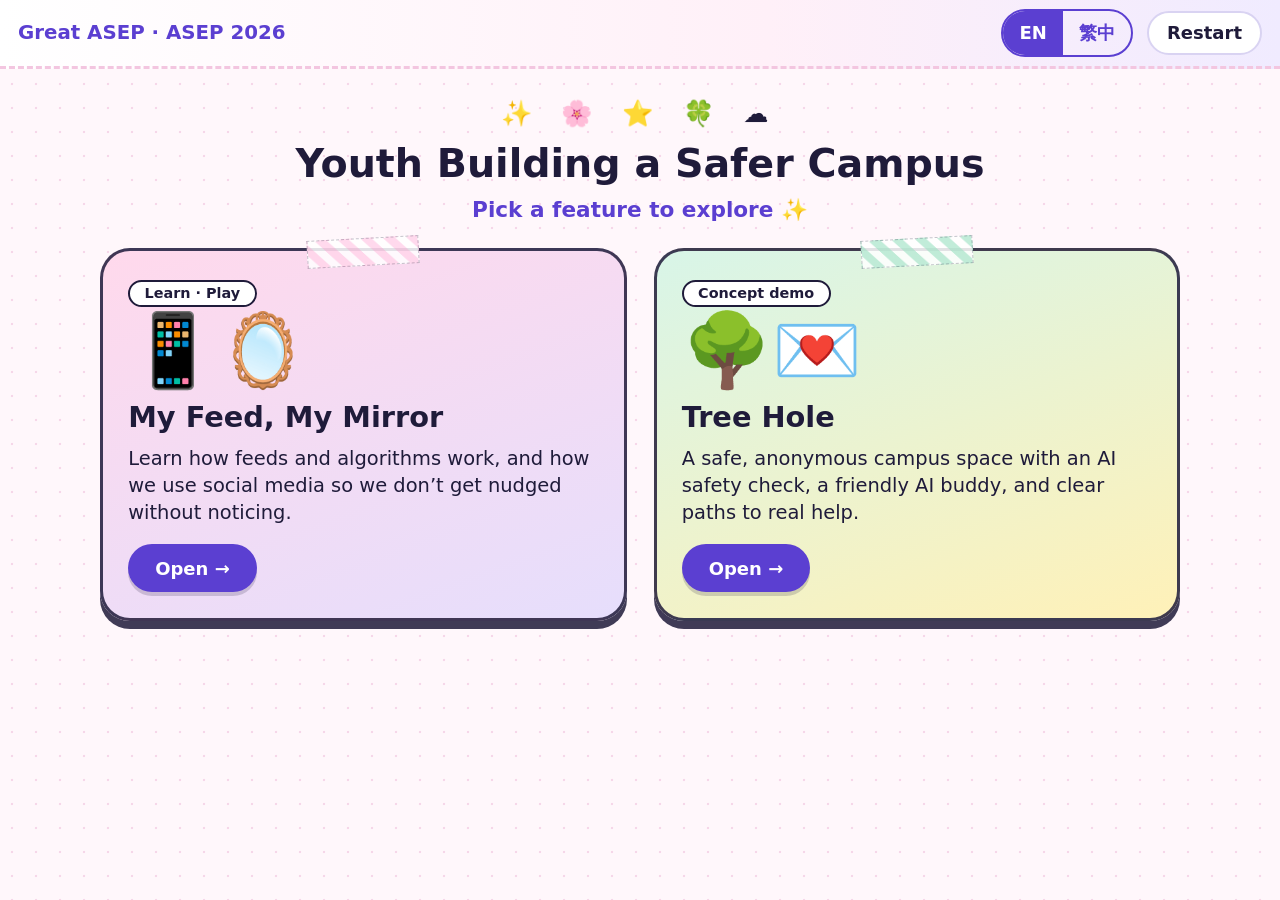
==== commit 7f392a4e: "Add Home screen, feature-1 intro and Tree Hole concept demo (EN / zh-TW) Tree Hole: simulated anonym" ====
--- a/my-feed-my-mirror-offline.html
+++ b/my-feed-my-mirror-offline.html
@@ -7,7 +7,7 @@
   <style>
 /* style.css: all the looks. System fonts only, no downloads. */
 :root {
-  --bg: #f4f1ff; --ink: #1f1b3a; --muted: #5b5778; --card: #ffffff; --line: #d9d3f2;
+  --bg: #fff7fb; --ink: #1f1b3a; --muted: #5b5778; --card: #ffffff; --line: #d9d3f2;
   --accent: #5b3fd1; --accent-ink: #ffffff;
   --appearance: #d6408a; --hobbies: #e07b12; --learning: #2f7fd0; --friends: #2a9a64; --fun: #7f56d9;
   --t: .35s;                       /* animation speed (slower in presenter mode) */
@@ -156,6 +156,142 @@
 .mirror-grid { display: grid; grid-template-columns: 1fr 1fr; gap: 1rem; align-items: start; }
 .mirror-grid .panel { margin-bottom: 0; }
 @media (max-width: 860px) { .mirror-grid { grid-template-columns: 1fr; } }
+
+/* ================= Cute theme: pastel, stickers, washi tape (Taiwan junior-high style) ================= */
+:root { --pink: #ffd9ec; --mint: #d8f5e8; --lav: #e6defc; --butter: #fff1b8; --sky: #d9ecff; --peach: #ffe1cf; }
+body { background-color: var(--bg); background-image: radial-gradient(#f6d7e9 1.3px, transparent 1.6px); background-size: 24px 24px; }
+h1, h2, h3, .brand, .big, .btn, .chip, .tile .tt {
+  font-family: "Yuanti TC", "Hiragino Maru Gothic ProN", "PingFang TC", "Noto Sans TC", "Microsoft JhengHei", system-ui, sans-serif; }
+.topbar { background: linear-gradient(90deg, #ffffff, #fff0f8 60%, #f0ebff); border-bottom: 3px dashed #f3c6e0; }
+.lhs { display: flex; align-items: center; gap: .6rem; flex-wrap: wrap; }
+.brand { color: var(--accent); }
+.btn, .big, .ghost, .chip, .tile, .react { transition: transform .15s ease, box-shadow .15s ease; }
+.btn:hover, .big:hover { transform: translateY(-2px); }
+.btn:active, .big:active { transform: translateY(1px); }
+.btn { box-shadow: 0 4px 0 rgba(31, 27, 58, .18); }
+
+@keyframes bob { 0%, 100% { transform: translateY(0) rotate(-3deg); } 50% { transform: translateY(-8px) rotate(3deg); } }
+@media (prefers-reduced-motion: reduce) { .stick, .te { animation: none !important; } }
+
+/* ---- Home ---- */
+.home { max-width: 62rem; margin: 0 auto; padding: 1.5rem 1rem 2.5rem; text-align: center; }
+.sparkles { letter-spacing: .6rem; font-size: 1.4rem; margin-bottom: .25rem; }
+.home h1 { font-size: 2.2rem; margin: .2rem 0; }
+.home .sub { color: var(--accent); font-weight: 800; font-size: 1.2rem; margin: 0 0 1rem; }
+.home-grid { display: grid; grid-template-columns: 1fr 1fr; gap: 1.5rem; margin-top: 1.25rem; }
+.hcard { position: relative; text-align: left; border-radius: 30px; padding: 1.6rem 1.4rem 1.4rem; cursor: pointer;
+  border: 3px solid rgba(31, 27, 58, .85); box-shadow: 0 8px 0 rgba(31, 27, 58, .85); transition: transform .2s ease, box-shadow .2s ease; }
+.hcard:hover { transform: translateY(-4px) rotate(-.6deg); box-shadow: 0 12px 0 rgba(31, 27, 58, .85); }
+.hcard.c1 { background: linear-gradient(160deg, var(--pink), var(--lav)); }
+.hcard.c2 { background: linear-gradient(160deg, var(--mint), var(--butter)); }
+.hcard::before { content: ""; position: absolute; top: -13px; left: 50%; width: 110px; height: 26px; transform: translateX(-50%) rotate(-3deg);
+  background: repeating-linear-gradient(45deg, rgba(255,255,255,.85) 0 8px, rgba(255,214,235,.9) 8px 16px); border: 1px dashed rgba(31,27,58,.25); }
+.hcard.c2::before { background: repeating-linear-gradient(45deg, rgba(255,255,255,.85) 0 8px, rgba(190,235,215,.95) 8px 16px); }
+.hcard .tag { display: inline-block; background: #fff; border: 2px solid var(--ink); border-radius: 999px; padding: .1rem .8rem; font-weight: 800; font-size: .8rem; }
+.hcard .stick { font-size: 4rem; line-height: 1.2; animation: bob 3.4s ease-in-out infinite; }
+.hcard h2 { font-size: 1.6rem; margin: .2rem 0 .4rem; border: 0; padding: 0; }
+.hcard p { margin: 0 0 1rem; font-size: 1.08rem; }
+.hcard .btn { margin: 0; }
+
+/* ---- Intro page of My Feed, My Mirror ---- */
+.about .lead { font-size: 1.2rem; font-weight: 700; margin: .25rem 0 1rem; }
+.goalcard { background: linear-gradient(160deg, var(--butter), var(--peach)); border: 3px solid var(--ink); border-radius: 24px; padding: .9rem 1.2rem; margin: 1rem 0; box-shadow: 0 6px 0 rgba(31,27,58,.85); }
+.goalcard h2 { border: 0; margin: 0 0 .25rem; padding: 0; font-size: 1.25rem; }
+.goalcard p { margin: 0; font-size: 1.12rem; font-weight: 600; }
+.left, .panel.left { text-align: left; }
+.panel.left h2 { font-size: 1.1rem; }
+
+/* ---- Purpose / How to use boxes ---- */
+.guide { display: flex; gap: .7rem; flex-wrap: wrap; align-items: flex-start; margin: .6rem 0 1.2rem; text-align: left; }
+.dtl { flex: 1 1 18rem; background: #fff; border: 3px solid var(--ink); border-radius: 18px; box-shadow: 0 4px 0 rgba(31,27,58,.85); }
+.dtl summary { cursor: pointer; list-style: none; padding: .55rem 1rem; min-height: 44px; font-weight: 800; display: flex; align-items: center; gap: .4rem; }
+.dtl summary::-webkit-details-marker { display: none; }
+.dtl summary::after { content: "＋"; margin-left: auto; color: var(--accent); }
+.dtl[open] { background: #fffbe6; }
+.dtl[open] summary::after { content: "－"; }
+.dtl-body { padding: 0 1rem .9rem; }
+.dtl-body p { margin: .2rem 0; }
+.how { margin: .2rem 0; padding-left: 1.3rem; } .how li { margin: .3rem 0; }
+
+/* ---- Tree Hole hub ---- */
+.hub .sub { color: var(--accent); font-weight: 800; font-size: 1.15rem; margin: 0 0 .5rem; }
+.demo-badge { display: inline-block; background: #fff; border: 2px dashed #c98a00; border-radius: 16px; padding: .5rem .9rem; margin: .4rem 0; font-size: .95rem; font-weight: 600; text-align: left; }
+.th-grid { display: grid; grid-template-columns: repeat(3, 1fr); gap: 1rem; margin-top: 1rem; }
+.tile { display: flex; flex-direction: column; align-items: center; gap: .3rem; text-align: center; border: 3px solid var(--ink); border-radius: 24px;
+  padding: 1.1rem .8rem; min-height: 11rem; cursor: pointer; box-shadow: 0 6px 0 rgba(31,27,58,.85); }
+.tile:hover { transform: translateY(-4px) rotate(-.8deg); box-shadow: 0 10px 0 rgba(31,27,58,.85); }
+.tile .te { font-size: 2.8rem; animation: bob 3.6s ease-in-out infinite; }
+.tile .tt { font-weight: 800; font-size: 1.15rem; }
+.tile .tb { font-size: .92rem; }
+.tl-qr { background: var(--pink); } .tl-filter { background: var(--sky); } .tl-wall { background: var(--mint); }
+.tl-buddy { background: var(--butter); } .tl-help { background: var(--peach); } .tl-safety { background: var(--lav); }
+.th-page > h1 { margin: .6rem 0 .2rem; }
+
+/* ---- QR poster ---- */
+.poster { max-width: 17rem; margin: 1rem auto; background: linear-gradient(160deg, var(--pink), var(--butter)); border: 3px solid var(--ink); border-radius: 24px;
+  padding: 1rem; box-shadow: 0 8px 0 rgba(31,27,58,.85); transform: rotate(-1.5deg); }
+.poster .pk { font-weight: 700; } .poster .pt { font-size: 1.6rem; font-weight: 800; margin: .1rem 0 .5rem; }
+.poster .qr { width: 9.5rem; height: 9.5rem; border: 4px solid var(--ink); border-radius: 12px; background: #fff; }
+.poster .pf { font-size: .8rem; color: var(--muted); margin: .25rem 0; } .poster p { margin: .2rem 0 0; font-weight: 600; }
+.loop.once li:last-child::after { content: ""; }
+
+/* ---- Safety-check demo ---- */
+.filt textarea { width: 100%; font: inherit; padding: .6rem .8rem; border: 3px solid var(--ink); border-radius: 16px; resize: vertical; background: #fffdf8; color: var(--ink); margin-top: .3rem; }
+.samples { display: flex; flex-wrap: wrap; gap: .5rem; align-items: center; margin: .7rem 0; }
+.chip { min-height: 44px; padding: 0 1rem; border: 2px solid var(--ink); border-radius: 999px; background: #fff; font-weight: 700; }
+.chip:hover { background: var(--lav); } .chip.on { background: var(--accent); color: #fff; }
+.result { margin-top: 1rem; border: 3px solid var(--ink); border-radius: 20px; padding: .8rem 1rem; }
+.result h3 { margin: 0 0 .2rem; font-size: 1.3rem; } .result p { margin: .2rem 0; }
+.r-pass { background: var(--mint); } .r-reword { background: var(--butter); } .r-block { background: var(--peach); } .r-care { background: var(--pink); } .r-empty { background: #fff; }
+.care-help { font-weight: 800; background: #fff; border-radius: 12px; padding: .4rem .7rem; }
+
+/* ---- The Wall ---- */
+.post { background: #fff; border: 3px solid var(--ink); border-radius: 20px; padding: .8rem 1rem; margin: .9rem 0; text-align: left; box-shadow: 0 5px 0 rgba(31,27,58,.85); }
+.ptag { display: inline-block; background: var(--lav); border-radius: 999px; padding: .05rem .7rem; font-weight: 800; font-size: .8rem; }
+.ptext { font-size: 1.1rem; margin: .4rem 0; font-weight: 600; }
+.reacts { display: flex; gap: .5rem; flex-wrap: wrap; }
+.react { min-height: 44px; padding: 0 .9rem; border: 2px solid var(--line); border-radius: 999px; background: #fff; font-weight: 800; }
+.react:hover { border-color: var(--accent); } .react.on { background: var(--pink); border-color: var(--appearance); }
+.reply { background: var(--mint); border-radius: 14px; padding: .5rem .8rem; margin-top: .6rem; } .reply p { margin: .2rem 0 0; }
+.reported { color: var(--friends); font-weight: 700; }
+
+/* ---- AI Buddy ---- */
+.bubble { display: flex; gap: .7rem; align-items: flex-start; text-align: left; background: #fff; border: 3px solid var(--ink); border-radius: 22px; padding: .7rem 1rem; margin: .7rem 0; }
+.bubble p { margin: .2rem 0; font-size: 1.08rem; } .bubble.answer { background: #fffbe6; }
+.mascot { font-size: 2.6rem; animation: bob 3.2s ease-in-out infinite; }
+.talkbox { text-align: left; background: var(--pink); border: 3px solid var(--ink); border-radius: 20px; padding: .6rem 1rem 0; }
+.talkbox h3 { margin: .1rem 0; } .talkbox p { margin: .2rem 0 .6rem; }
+
+/* ---- Help Map and Safety ---- */
+.hgrid, .sgrid { display: grid; grid-template-columns: repeat(2, 1fr); gap: .8rem; text-align: left; }
+.hc, .sc { background: #fff; border: 3px solid var(--ink); border-radius: 20px; padding: .7rem .9rem; display: flex; gap: .7rem; align-items: flex-start; box-shadow: 0 4px 0 rgba(31,27,58,.85); }
+.hc .he, .sc .se { font-size: 2rem; } .hc p, .sc p { margin: .2rem 0 0; font-size: .95rem; }
+.sc { flex-wrap: wrap; } .sc > b { flex: 1 1 60%; align-self: center; } .sc p { flex: 1 1 100%; }
+.num { font-size: 2rem; font-weight: 800; color: var(--accent); line-height: 1; font-family: ui-monospace, "SF Mono", Menlo, Consolas, monospace; }
+.emg { background: #ffe9e9; border: 3px solid #d94b4b; border-radius: 24px; padding: .2rem 1rem 1rem; margin: 1rem 0; }
+
+@media (max-width: 860px) { .home-grid { grid-template-columns: 1fr; } .th-grid { grid-template-columns: repeat(2, 1fr); } }
+@media (max-width: 560px) { .th-grid, .hgrid, .sgrid { grid-template-columns: 1fr; } }
+
+/* ---- Two columns on wide screens so the presenter never has to scroll for the answer ---- */
+.two { display: grid; grid-template-columns: 1fr 1fr; gap: 1rem; align-items: start; text-align: left; }
+.two > * { min-width: 0; }
+.two .result { margin-top: 0; }
+.two .bubble.answer { margin-top: 0; }
+.two .poster { margin: .3rem auto; }
+.placeholder { margin: 1rem; color: var(--muted); font-weight: 700; text-align: center; border: 3px dashed var(--line); border-radius: 20px; padding: 1.5rem 1rem; background: rgba(255,255,255,.6); }
+.qlist .chip { display: block; width: 100%; text-align: left; margin: .35rem 0; padding: .45rem 1rem; border-radius: 20px; min-height: 44px; }
+#wallList { display: grid; grid-template-columns: 1fr 1fr; gap: 0 1rem; align-items: start; }
+.loop.vert { flex-direction: column; margin: .5rem 0; gap: 1rem; }
+.loop.vert li { flex: 0 0 auto; text-align: left; font-size: 1rem; padding: .5rem .8rem; }
+.loop.vert li::after { content: "↓"; right: auto; left: 1.2rem; top: auto; bottom: -1.05rem; transform: none; background: transparent; }
+.loop.vert.once li:last-child::after { content: ""; }
+/* a more compact hub, so all 6 cards fit on a 1366 x 768 screen */
+.hub .hero { font-size: 2.4rem; line-height: 1.1; } .hub h1 { margin: .2rem 0; font-size: 1.7rem; } .hub .sub { margin: 0 0 .3rem; }
+.hub .small { margin: .3rem 0; }
+.th-grid { gap: .8rem; margin-top: .6rem; }
+.tile { min-height: 8.6rem; padding: .7rem .6rem; gap: .15rem; } .tile .te { font-size: 2.2rem; } .tile .tb { font-size: .85rem; }
+@media (max-width: 860px) { .two, #wallList { grid-template-columns: 1fr; } }
 
 </style>
 </head>
@@ -281,7 +417,160 @@
       'learn.6.title': 'Think like a media detective',
       'learn.6.intro': 'Ask yourself two questions:',
       'learn.6.habit': 'Stop · Check · Ask for help',
-      'learn.6.habit.body': 'When you meet a rumour, a suspicious message or an AI-made picture: stop, check the source, notice the risk, and ask a trusted person for help.'
+      'learn.6.habit.body': 'When you meet a rumour, a suspicious message or an AI-made picture: stop, check the source, notice the risk, and ask a trusted person for help.',
+
+      /* ---- Home, About, Tree Hole ---- */
+      'nav.home': 'Home',
+      'brand.home': 'Great ASEP · ASEP 2026',
+      'ui.purpose': '🎯 Purpose',
+      'ui.how': '📖 How to use',
+      'home.title': 'Youth Building a Safer Campus',
+      'home.sub': 'Pick a feature to explore ✨',
+      'home.open': 'Open',
+      'home.f1.title': 'My Feed, My Mirror',
+      'home.f1.tag': 'Learn · Play',
+      'home.f1.desc': 'Learn how feeds and algorithms work, and how we use social media so we don’t get nudged without noticing.',
+      'home.f2.title': 'Tree Hole',
+      'home.f2.tag': 'Concept demo',
+      'home.f2.desc': 'A safe, anonymous campus space with an AI safety check, a friendly AI buddy, and clear paths to real help.',
+      'btn.go': 'Let’s go!',
+      'about1.title': 'Before we start',
+      'about1.lead': 'Why learn about algorithms? Because every feed is quietly choosing what you see next.',
+      'about1.goal.title': 'Our goal',
+      'about1.goal': 'Learn how algorithms work, and how we use social media, so we don’t get nudged without noticing.',
+      'about1.you': 'You will:',
+      'about1.l1': 'See how tiny clues (likes, watching, skipping) change what shows up.',
+      'about1.l2': 'Find out why a feed can drift and loop, and what may be hidden behind a “perfect” post.',
+      'about1.l3': 'Practise using your controls, and choose what you stop on.',
+      'about1.src': 'A Taiwan Ministry of Education lesson says algorithms and business models can influence what we like and choose.',
+      'about1.srcline': 'Source: Taiwan Ministry of Education, K-12 Education Administration news (26 Oct 2026).',
+      'about1.how1': 'Learn first: read 6 short cards (about 2 minutes).',
+      'about1.how2': 'Play: tap 👀 ❤️ 🔁 ⏭️ 🚫 and watch the feed change.',
+      'about1.how3': 'Mirror Check and Rewrite Challenge: see what the feed thinks of you, then try to rebalance it.',
+      'th.title': 'Tree Hole',
+      'th.sub': 'An anonymous, caring corner for our campus',
+      'th.demo': 'Concept demo: the AI parts are simulated with pre-written answers and simple rules. Nothing is sent or saved.',
+      'th.hint': 'Tap a card to explore. Every card has a Purpose and a How-to-use guide.',
+      'th.back': '← Back to the tour',
+      'th.qr.title': 'Scan & Share',
+      'th.qr.blurb': 'Students scan a poster QR code to send a private message.',
+      'th.qr.purpose': 'Make it easy and safe for students to speak up. No login, no name: just scan and write.',
+      'th.qr.how1': 'Show the poster and its QR code.',
+      'th.qr.how2': 'Walk through the 5 steps below (scan, write, AI check, teacher review, wall).',
+      'th.qr.how3': 'Finish with the house rules at the bottom.',
+      'th.filter.title': 'AI Safety Check',
+      'th.filter.blurb': 'Watch a message get checked before anything is posted.',
+      'th.filter.purpose': 'Protect students and the school community from violence, hurtful words, private information and unsafe content, while making sure a student who is struggling gets care, not punishment.',
+      'th.filter.how1': 'Tap an example message (or type your own).',
+      'th.filter.how2': 'Press “Check”.',
+      'th.filter.how3': 'Explain the result: fine, please reword, not posted, or care route.',
+      'th.wall.title': 'The Wall',
+      'th.wall.blurb': 'See what a kind, moderated wall could look like.',
+      'th.wall.purpose': 'Help students feel they are not alone. Only checked messages appear, and people can only reply with kind reactions.',
+      'th.wall.how1': 'Scroll through the sample messages.',
+      'th.wall.how2': 'Tap a reaction (🤗 💛 💪) to show support.',
+      'th.wall.how3': 'Point out the counselor replies and the Report button.',
+      'th.buddy.title': 'AI Buddy',
+      'th.buddy.blurb': 'A friendly helper for everyday worries and growing-up questions.',
+      'th.buddy.purpose': 'Give students a safe first place to ask about stress, friendships and puberty, then guide them to trusted adults and official support.',
+      'th.buddy.how1': 'Tap a question.',
+      'th.buddy.how2': 'Read the Buddy’s tips together.',
+      'th.buddy.how3': 'Point out “When to talk to someone” and the reminder that the Buddy is not a doctor.',
+      'th.help.title': 'Help Map',
+      'th.help.blurb': 'Where to find real, trusted help in Taiwan.',
+      'th.help.purpose': 'Make sure every student knows the real people and official services they can reach, at school and outside school.',
+      'th.help.how1': 'Start with the helpers at school (counseling office, homeroom teacher, school nurse).',
+      'th.help.how2': 'Then show the 24-hour hotlines.',
+      'th.help.how3': 'Remind everyone: if you are in danger, call 110 or 119 right away.',
+      'th.safety.title': 'Why It Is Safe',
+      'th.safety.blurb': 'The design rules behind Tree Hole.',
+      'th.safety.purpose': 'Show that safety is built in from the start: privacy, human review, a care route and kind reactions.',
+      'th.safety.how1': 'Go through the 7 rules one by one.',
+      'th.safety.how2': 'End with the honest note: this is a concept demo.',
+      'th.safety.how3': 'Invite questions.',
+      'qr.poster.kicker': 'Have something on your mind?',
+      'qr.poster.title': 'Tree Hole',
+      'qr.poster.line': 'Scan and write. No name, no login.',
+      'qr.fake': 'Demo QR, not scannable',
+      'qr.steps.title': 'How it works',
+      'qr.s1': 'Scan the QR code on the poster 📲',
+      'qr.s2': 'Write your message: no name, no login ✍️',
+      'qr.s3': 'AI safety check 🛡️',
+      'qr.s4': 'A teacher reviews it 👩‍🏫',
+      'qr.s5': 'It goes on the Wall, or gets private care 🌳💛',
+      'qr.rules.title': 'House rules',
+      'qr.r1': 'Be kind.',
+      'qr.r2': 'No names and no personal information.',
+      'qr.r3': 'No violence and no hurtful words.',
+      'qr.r4': 'If you are in danger or need help right now, tell an adult or call 110 / 119.',
+      'f.label': 'Your message (demo)',
+      'f.ph': 'Type a short message, or tap an example below…',
+      'f.samples': 'Try an example:',
+      'f.sl.exam': 'Exam worry',
+      'f.sl.thanks': 'Thank you',
+      'f.sl.insult': 'Hurtful words',
+      'f.sl.phone': 'Phone number',
+      'f.sl.threat': 'Threat',
+      'f.sl.low': 'Feeling low',
+      'f.check': 'Check ✨',
+      'f.why': 'Why this result:',
+      'f.r.empty': 'Type a message or tap an example first 🙂',
+      'f.r.pass.t': '✅ Looks fine',
+      'f.r.pass.b': 'It goes to the teacher review queue. Nothing is posted automatically.',
+      'f.r.reword.t': '✏️ Please reword',
+      'f.r.reword.b': 'The writer is asked to say it kindly, without hurtful words or personal information.',
+      'f.r.block.t': '🚫 Not posted',
+      'f.r.block.b': 'This could hurt someone. The writer sees a kind reminder, and a teacher may take a look.',
+      'f.r.care.t': '💛 Care route',
+      'f.r.care.b': 'It is NOT posted on the wall. The writer sees a caring message and help channels, and a school counselor is quietly alerted.',
+      'f.c.none': 'No risky words or private details were found.',
+      'f.c.care': 'Sounds like someone may be struggling.',
+      'f.c.violence': 'Violence or threats.',
+      'f.c.explicit': 'Unsuitable content.',
+      'f.c.insult': 'Hurtful words.',
+      'f.c.privacy': 'Personal information (phone, e-mail or link).',
+      'f.care.help': 'Help is here: 1925 (24 hours, free) · 1995 · in danger? Call 110 / 119',
+      'f.note': 'This demo uses simple, visible rules. A real system would add an AI model, and a teacher always makes the final decision.',
+      'f.wait': 'The result will appear here ✨',
+      'buddy.wait': 'Your answer will appear here 💬',
+      'wall.note': 'Only messages that pass the AI check and a teacher’s review appear here. Everything is anonymous and made up for this demo.',
+      'wall.reply': 'Counselor’s reply',
+      'wall.report': '🚩 Report',
+      'wall.reported': 'Thanks. A teacher would take a look.',
+      'wall.r.hug': 'Hug',
+      'wall.r.heart': 'Heart',
+      'wall.r.strong': 'You can do it',
+      'wall.tag.study': 'Study',
+      'wall.tag.friends': 'Friends',
+      'wall.tag.growing': 'Growing up',
+      'wall.tag.family': 'Family',
+      'wall.tag.feelings': 'Feelings',
+      'buddy.hello': 'Hi! I’m your AI Buddy 🐰 What’s on your mind?',
+      'buddy.pick': 'Pick a question:',
+      'buddy.try': '✨ Things you can try',
+      'buddy.talk': '💛 When to talk to someone',
+      'buddy.disc': 'The AI Buddy shares general tips only. It is not a doctor or a counselor and cannot diagnose anything. In this demo the answers are pre-written.',
+      'buddy.helpbtn': 'See the Help Map',
+      'help.school': 'At school',
+      'help.hot': 'Hotlines in Taiwan',
+      'help.emg': 'In danger right now?',
+      'help.note': 'These numbers are for Taiwan. They were checked against Ministry of Health and Welfare and Ministry of Education pages in Nov 2026. Please re-check before real use.',
+      'safety.title': 'The 7 design rules',
+      'safety.1.t': 'Anonymous by default',
+      'safety.1.d': 'No names, no login, no tracking.',
+      'safety.2.t': 'Checked before posting',
+      'safety.2.d': 'An AI safety check and a teacher’s review come first.',
+      'safety.3.t': 'A care route',
+      'safety.3.d': 'Worrying messages are never posted publicly. The writer gets a kind reply and a counselor is quietly alerted.',
+      'safety.4.t': 'Kind reactions only',
+      'safety.4.d': 'Hearts and hugs, no dislikes, no public comment fights.',
+      'safety.5.t': 'Easy to report',
+      'safety.5.d': 'Every message has a report button.',
+      'safety.6.t': 'Real help is always visible',
+      'safety.6.d': 'School counselors and official hotlines are always on screen.',
+      'safety.7.t': 'Humans decide',
+      'safety.7.d': 'The AI never makes the final decision about a student.',
+      'safety.honest': 'This is a concept demo made by students. The AI parts are simulated with pre-written answers and simple rules. A real launch needs the school’s approval, a privacy check, and trained counselors.'
     },
 
     'zh-TW': {
@@ -392,7 +681,160 @@
       'learn.6.title': '像媒體偵探一樣思考',
       'learn.6.intro': '問自己兩個問題：',
       'learn.6.habit': '停一下 · 查一查 · 找人幫忙',
-      'learn.6.habit.body': '遇到謠言、可疑訊息或 AI 生成的圖片時：先停下來，查證來源，留意風險，再請信任的人幫忙。'
+      'learn.6.habit.body': '遇到謠言、可疑訊息或 AI 生成的圖片時：先停下來，查證來源，留意風險，再請信任的人幫忙。',
+
+      /* ---- Home, About, Tree Hole ---- */
+      'nav.home': '首頁',
+      'brand.home': 'Great ASEP · ASEP 2026',
+      'ui.purpose': '🎯 目的',
+      'ui.how': '📖 使用方式',
+      'home.title': '一起打造更安心的校園',
+      'home.sub': '選一個功能來看看吧 ✨',
+      'home.open': '打開',
+      'home.f1.title': '我的動態，我的鏡子',
+      'home.f1.tag': '學習 · 遊玩',
+      'home.f1.desc': '學會看懂動態與演算法，也看看我們怎麼使用社群媒體，才不會在不知不覺中被牽著走。',
+      'home.f2.title': '心事樹洞',
+      'home.f2.tag': '概念展示',
+      'home.f2.desc': '一個匿名又安心的校園小天地：有 AI 安全檢查、貼心的 AI 小夥伴，還有通往真實求助管道的指引。',
+      'btn.go': '出發！',
+      'about1.title': '開始之前',
+      'about1.lead': '為什麼要認識演算法？因為每一個動態，都在悄悄決定你接下來會看到什麼。',
+      'about1.goal.title': '我們的目標',
+      'about1.goal': '學會看懂演算法怎麼運作，也看看我們怎麼使用社群媒體，才不會在不知不覺中被牽著走。',
+      'about1.you': '你會學到：',
+      'about1.l1': '看見小小的線索（按讚、觀看、略過）如何改變你看到的內容。',
+      'about1.l2': '了解動態為什麼會「偏掉」又繞圈圈，以及「完美貼文」背後可能藏著什麼。',
+      'about1.l3': '練習使用你的控制選項，自己選擇要停在哪裡。',
+      'about1.src': '臺灣教育部的一堂課說，演算法和商業模式會影響我們喜歡和選擇什麼。',
+      'about1.srcline': '來源：臺灣教育部國民及學前教育署新聞（2026 年 10 月 26 日）。',
+      'about1.how1': '先學習：看 6 張小卡片（約 2 分鐘）。',
+      'about1.how2': '開始玩：按 👀 ❤️ 🔁 ⏭️ 🚫，看動態怎麼變。',
+      'about1.how3': '鏡子檢查與重寫挑戰：看動態怎麼「看」你，再試著把它調整回來。',
+      'th.title': '心事樹洞',
+      'th.sub': '校園裡一個匿名又溫暖的小角落',
+      'th.demo': '概念展示：裡面的 AI 部分是用事先寫好的回答和簡單規則模擬的，不會傳送也不會儲存任何東西。',
+      'th.hint': '點一張卡片來看看。每張卡片都有「目的」和「使用方式」說明。',
+      'th.back': '← 回到功能導覽',
+      'th.qr.title': '掃碼投稿',
+      'th.qr.blurb': '同學掃描海報上的 QR code，就能悄悄寫下心事。',
+      'th.qr.purpose': '讓同學能輕鬆又安全地說出心裡的話：不用登入、不用留名字，掃一掃、寫一寫就好。',
+      'th.qr.how1': '先展示海報和 QR code。',
+      'th.qr.how2': '依序說明下面的 5 個步驟（掃碼、書寫、AI 檢查、老師審核、樹洞牆）。',
+      'th.qr.how3': '最後說明下方的「樹洞小規則」。',
+      'th.filter.title': 'AI 安全檢查',
+      'th.filter.blurb': '看看一則心事在張貼之前是怎麼被檢查的。',
+      'th.filter.purpose': '保護同學和學校不受暴力、傷人的話、個人資料與不當內容影響；同時確保正在辛苦的同學得到的是關心，而不是處罰。',
+      'th.filter.how1': '點一個範例（也可以自己輸入）。',
+      'th.filter.how2': '按下「檢查」。',
+      'th.filter.how3': '說明結果：沒問題、請改寫、不張貼，或轉為關懷。',
+      'th.wall.title': '樹洞牆',
+      'th.wall.blurb': '看看一面溫柔、有人把關的牆會長什麼樣子。',
+      'th.wall.purpose': '讓同學知道自己並不孤單。只有通過檢查的心事才會出現，大家只能用溫暖的表情回應。',
+      'th.wall.how1': '滑看這些示範心事。',
+      'th.wall.how2': '點一下表情（🤗 💛 💪）表示支持。',
+      'th.wall.how3': '指出輔導老師的回覆和「檢舉」按鈕。',
+      'th.buddy.title': 'AI 小夥伴',
+      'th.buddy.blurb': '陪你聊日常煩惱和成長問題的好朋友。',
+      'th.buddy.purpose': '給同學一個安全的「第一站」，可以問壓力、友情、青春期的問題，並引導他們找到可信任的大人和正式的求助管道。',
+      'th.buddy.how1': '點一個問題。',
+      'th.buddy.how2': '一起讀小夥伴給的小提醒。',
+      'th.buddy.how3': '指出「什麼時候要找人談談」，以及「小夥伴不是醫生」的提醒。',
+      'th.help.title': '求助地圖',
+      'th.help.blurb': '在臺灣，可以找到哪些真正可靠的幫助。',
+      'th.help.purpose': '確保每位同學都知道自己可以找到哪些真實的人和正式的服務，在學校裡和學校外都有。',
+      'th.help.how1': '先介紹學校裡的幫手（輔導室、導師、保健室）。',
+      'th.help.how2': '再介紹 24 小時專線。',
+      'th.help.how3': '提醒大家：遇到危險，請立刻撥 110 或 119。',
+      'th.safety.title': '為什麼安心',
+      'th.safety.blurb': '樹洞背後的設計原則。',
+      'th.safety.purpose': '說明安全是從一開始就設計好的：隱私、真人審核、關懷通道和溫暖的回應。',
+      'th.safety.how1': '一條一條說明 7 個設計原則。',
+      'th.safety.how2': '最後說明：這是一個概念展示。',
+      'th.safety.how3': '開放提問。',
+      'qr.poster.kicker': '心裡有話想說嗎？',
+      'qr.poster.title': '心事樹洞',
+      'qr.poster.line': '掃一掃、寫一寫。不用留名字，也不用登入。',
+      'qr.fake': '示意用 QR（無法掃描）',
+      'qr.steps.title': '怎麼運作',
+      'qr.s1': '掃描海報上的 QR code 📲',
+      'qr.s2': '寫下你的心事：不留名字、不用登入 ✍️',
+      'qr.s3': 'AI 安全檢查 🛡️',
+      'qr.s4': '老師審核 👩‍🏫',
+      'qr.s5': '貼到樹洞牆，或得到私下的關心 🌳💛',
+      'qr.rules.title': '樹洞小規則',
+      'qr.r1': '請溫柔待人。',
+      'qr.r2': '不寫名字，也不寫個人資料。',
+      'qr.r3': '不寫暴力或傷人的話。',
+      'qr.r4': '如果遇到危險，或現在就需要幫助，請告訴大人，或撥 110 / 119。',
+      'f.label': '你的心事（示範）',
+      'f.ph': '輸入一小段話，或點下面的範例…',
+      'f.samples': '試試看範例：',
+      'f.sl.exam': '考試煩惱',
+      'f.sl.thanks': '感謝',
+      'f.sl.insult': '傷人的話',
+      'f.sl.phone': '電話號碼',
+      'f.sl.threat': '威脅',
+      'f.sl.low': '心情低落',
+      'f.check': '檢查 ✨',
+      'f.why': '為什麼是這個結果：',
+      'f.r.empty': '請先輸入一些文字，或點一個範例 🙂',
+      'f.r.pass.t': '✅ 看起來沒問題',
+      'f.r.pass.b': '會進入老師的審核名單，不會自動張貼。',
+      'f.r.reword.t': '✏️ 請改寫一下',
+      'f.r.reword.b': '請寫的人改成溫柔的說法，不要有傷人的話或個人資料。',
+      'f.r.block.t': '🚫 不會張貼',
+      'f.r.block.b': '這樣可能會傷到別人。寫的人會看到一則溫柔的提醒，也可能會有老師關心。',
+      'f.r.care.t': '💛 關懷通道',
+      'f.r.care.b': '不會貼到樹洞牆上。寫的人會看到關心的話和求助管道，輔導老師也會被悄悄通知。',
+      'f.c.none': '沒有發現危險字詞或個人資料。',
+      'f.c.care': '聽起來有人可能正在辛苦。',
+      'f.c.violence': '暴力或威脅。',
+      'f.c.explicit': '不適當的內容。',
+      'f.c.insult': '傷人的話。',
+      'f.c.privacy': '個人資料（電話、電子郵件或連結）。',
+      'f.care.help': '這裡有人幫你：1925（24 小時、免費）· 1995 · 遇到危險請撥 110 / 119',
+      'f.note': '這個示範用的是簡單、看得見的規則。真正的系統還會加上 AI 模型，而且最後一定由老師決定。',
+      'f.wait': '結果會出現在這裡 ✨',
+      'buddy.wait': '回答會出現在這裡 💬',
+      'wall.note': '只有通過 AI 檢查和老師審核的心事才會出現在這裡。所有內容都是匿名的，也都是為了這個示範而編的。',
+      'wall.reply': '輔導老師的回覆',
+      'wall.report': '🚩 檢舉',
+      'wall.reported': '謝謝你，老師會去看看。',
+      'wall.r.hug': '抱抱',
+      'wall.r.heart': '愛心',
+      'wall.r.strong': '加油',
+      'wall.tag.study': '學業',
+      'wall.tag.friends': '友情',
+      'wall.tag.growing': '成長',
+      'wall.tag.family': '家人',
+      'wall.tag.feelings': '心情',
+      'buddy.hello': '嗨！我是你的 AI 小夥伴 🐰 心裡在想什麼呢？',
+      'buddy.pick': '選一個問題：',
+      'buddy.try': '✨ 你可以試試看',
+      'buddy.talk': '💛 什麼時候要找人談談',
+      'buddy.disc': 'AI 小夥伴只提供一般性的小提醒。它不是醫生，也不是輔導老師，不能做任何診斷。這個示範裡的回答都是事先寫好的。',
+      'buddy.helpbtn': '看看求助地圖',
+      'help.school': '在學校',
+      'help.hot': '臺灣的專線',
+      'help.emg': '現在就有危險嗎？',
+      'help.note': '這些號碼適用於臺灣，已對照衛生福利部與教育部的頁面（2026 年 11 月）。正式使用前請再確認一次。',
+      'safety.title': '7 個設計原則',
+      'safety.1.t': '預設匿名',
+      'safety.1.d': '不用名字、不用登入、不追蹤。',
+      'safety.2.t': '張貼前先檢查',
+      'safety.2.d': '先經過 AI 安全檢查和老師審核，內容才會出現。',
+      'safety.3.t': '關懷通道',
+      'safety.3.d': '讓人擔心的心事不會公開張貼，寫的人會得到溫暖的回應，輔導老師也會被悄悄通知。',
+      'safety.4.t': '只有溫暖的回應',
+      'safety.4.d': '只有愛心和抱抱，沒有倒讚，也沒有公開吵架的留言。',
+      'safety.5.t': '隨時可以檢舉',
+      'safety.5.d': '每一則心事都有檢舉按鈕。',
+      'safety.6.t': '真正的幫助看得見',
+      'safety.6.d': '學校輔導室和正式專線一直都在畫面上。',
+      'safety.7.t': '最後由真人決定',
+      'safety.7.d': 'AI 不會單獨決定任何一位學生的事。',
+      'safety.honest': '這是學生製作的概念展示。裡面的 AI 部分是用事先寫好的回答和簡單規則模擬的。真正上線需要學校同意、隱私審查，以及受過訓練的輔導老師參與。'
     }
   };
 })(typeof window !== 'undefined' ? window : this);
@@ -830,18 +1272,246 @@
 
 </script>
   <script>
+// ---- js/treehole.js ----
+// treehole.js: the "Tree Hole" CONCEPT DEMO (an anonymous, caring campus message box).
+// Everything here is pre-written text or simple, visible rules. There is NO AI service,
+// NO network and NOTHING is saved. Pure data and functions (no DOM), so Node can test it.
+// zh-TW draft: must be checked by our Taiwanese teammates
+(function (root) {
+  'use strict';
+
+  // ---- 1. The safety check: simple rules you can read and explain ----
+  // Each rule has English patterns and Chinese words. A message can match several rules.
+  var RULES = [
+    { cat: 'care',                                  // someone may be struggling: never public, always kind
+      en: [/\bsuicid/i, /\b(kill|hurt|harm|cut) myself\b/i, /\bwant to die\b/i,
+           /\b(don'?t|do not) want to (live|be alive|be here)\b/i, /\bend (my life|it all)\b/i,
+           /\bcan'?t (go on|hold on|take (it|this) anymore|do this anymore)\b/i,
+           /\bno reason to live\b/i, /\bwish i (was|were) (gone|dead)\b/i],
+      zh: ['想死', '不想活', '不想再活', '自殺', '自殘', '傷害自己', '結束生命', '活不下去', '撐不下去', '不想存在', '想消失', '消失就好'] },
+    { cat: 'violence',
+      en: [/\b(kill|stab|shoot|punch|attack|bomb)\b/i, /\b(hit|beat|hurt|slap|kick) (him|her|them|you|someone|everyone)\b/i,
+           /\bbeat (him|her|them|you) up\b/i, /\bmake (him|her|them|you) pay\b/i],
+      zh: ['殺了', '殺死', '打死', '打爆', '弄死', '去死', '砍', '捅', '炸掉', '揍', '打他', '打她', '打你', '報復', '讓他好看', '要他好看'] },
+    { cat: 'explicit',
+      en: [/\b(nude|nudes|naked|porn|sexting|send pics)\b/i],
+      zh: ['裸照', '色情', '性愛', 'a片', '脫光', '私密照'] },
+    { cat: 'insult',
+      en: [/\b(stupid|idiot|loser|ugly|fat|dumb|worthless|freak|moron|trash)\b/i, /\bhate (her|him|them)\b/i, /\beveryone hates\b/i],
+      zh: ['笨蛋', '白痴', '智障', '廢物', '垃圾', '醜', '胖子', '討厭她', '討厭他', '大家都討厭', '噁心'] }
+  ];
+
+  // The kind of next step each category leads to (the strongest one wins).
+  var ROUTE_OF = { care: 'care', violence: 'block', explicit: 'block', insult: 'reword', privacy: 'reword' };
+  var ROUTE_ORDER = ['care', 'block', 'reword'];
+
+  // Phone numbers (8+ digits), e-mail addresses and links are personal information.
+  function looksPrivate(raw) {
+    var digits = raw.replace(/[\s\-().]/g, '');
+    return /\d{8,}/.test(digits) || /[\w.+-]+@[\w-]+\.[\w.]+/.test(raw) || /(https?:\/\/|www\.)/i.test(raw);
+  }
+
+  // classify(text) -> { route: 'empty' | 'pass' | 'reword' | 'block' | 'care', cats: [...] }
+  function classify(text) {
+    var raw = String(text == null ? '' : text).trim();
+    if (!raw) return { route: 'empty', cats: [] };
+    // Phones type curly quotes (’ ‘). Turn them into plain ' so "can’t" and "can't" are the same.
+    var low = raw.toLowerCase().replace(/[‘’ʼ`´]/g, "'"), cats = [];
+    RULES.forEach(function (r) {
+      var hit = r.en.some(function (re) { return re.test(low); }) ||
+                r.zh.some(function (w) { return low.indexOf(w) !== -1; });
+      if (hit) cats.push(r.cat);
+    });
+    if (looksPrivate(raw)) cats.push('privacy');
+    var route = 'pass';
+    for (var i = 0; i < ROUTE_ORDER.length && route === 'pass'; i++) {
+      if (cats.some(function (c) { return ROUTE_OF[c] === ROUTE_ORDER[i]; })) route = ROUTE_ORDER[i];
+    }
+    return { route: route, cats: cats };
+  }
+
+  // Example messages for the demo. `route` is what the check should answer (tests make sure).
+  var SAMPLES = [
+    { id: 'exam', route: 'pass',
+      text: { en: 'I’m so nervous about the math test tomorrow. Any tips? 😢', 'zh-TW': '明天數學考試我好緊張，有人有什麼小撇步嗎？😢' } },
+    { id: 'thanks', route: 'pass',
+      text: { en: 'Thank you to the classmate who helped me pick up my books today 💛', 'zh-TW': '謝謝今天幫我撿書的同學 💛' } },
+    { id: 'insult', route: 'reword',
+      text: { en: 'Amy is so stupid and ugly, everyone hates her.', 'zh-TW': '小美超笨又超醜，大家都討厭她。' } },
+    { id: 'phone', route: 'reword',
+      text: { en: 'Message me! My number is 0912 345 678.', 'zh-TW': '傳訊息給我！我的電話是 0912 345 678。' } },
+    { id: 'threat', route: 'block',
+      text: { en: 'I’m going to hit him after school.', 'zh-TW': '放學後我要去打他。' } },
+    { id: 'low', route: 'care',
+      text: { en: 'Lately I feel like I can’t hold on anymore.', 'zh-TW': '最近我覺得好累，好像撐不下去了。' } }
+  ];
+
+  // ---- 2. The AI Buddy (pre-written answers; a real one would need a school-approved service) ----
+  var BUDDY = [
+    { id: 'exam', e: '📚',
+      q: { en: 'I’m really stressed about exams', 'zh-TW': '我好擔心考試，壓力好大' },
+      intro: { en: 'Feeling stressed before exams is very common. Your body is getting ready, but too much stress feels heavy.',
+               'zh-TW': '考試前會緊張是很常見的，身體只是在做準備，只是壓力太大時會覺得很沉重。' },
+      tips: { en: ['Split studying into small chunks (for example 25 minutes, then a 5-minute break).',
+                   'Write down the 3 most important things to review today.',
+                   'Take 5 slow breaths: in for 4 counts, out for 6.',
+                   'Sleep and a little movement help your brain more than studying all night.'],
+              'zh-TW': ['把讀書切成小段（例如讀 25 分鐘，休息 5 分鐘）。',
+                        '寫下今天最重要的 3 件要複習的事。',
+                        '慢慢呼吸 5 次：吸氣數 4 下，吐氣數 6 下。',
+                        '睡飽和稍微動一動，比熬夜讀書更能幫助大腦。'] },
+      talk: { en: 'Talk to someone if the worry lasts many days, you can’t sleep or eat well, or you feel stuck. A teacher or the school counseling office can help.',
+              'zh-TW': '如果擔心持續好幾天、睡不好或吃不下，或覺得卡住了，請找人談談。老師或學校輔導室都可以幫忙。' } },
+    { id: 'sleep', e: '😴',
+      q: { en: 'I can’t sleep well lately', 'zh-TW': '我最近睡不好' },
+      intro: { en: 'Many students have trouble sleeping sometimes, especially when they are worried or use screens late.',
+               'zh-TW': '很多同學有時會睡不好，尤其是在擔心的時候，或是很晚還在看螢幕。' },
+      tips: { en: ['Most teens need about 8 to 10 hours of sleep.',
+                   'Put your phone away from your bed 30 to 60 minutes before sleeping.',
+                   'Try to go to bed at about the same time every day.',
+                   'If your mind is busy, write your worries on paper and leave them for tomorrow.'],
+              'zh-TW': ['大部分青少年大約需要 8 到 10 小時的睡眠。',
+                        '睡前 30 到 60 分鐘，把手機放到離床遠一點的地方。',
+                        '每天盡量在差不多的時間上床。',
+                        '如果腦袋停不下來，把擔心的事寫在紙上，留到明天再想。'] },
+      talk: { en: 'If poor sleep lasts more than a couple of weeks, or you feel very tired or sad, tell a parent or guardian, or the school nurse. A doctor can check if something else is going on.',
+              'zh-TW': '如果睡不好持續超過兩個星期，或是覺得很累、很難過，請告訴家長或監護人，或保健室老師。醫生可以幫忙看看有沒有其他原因。' } },
+    { id: 'puberty', e: '🌱',
+      q: { en: 'My body is changing and I feel confused', 'zh-TW': '我的身體在變化，我覺得很困惑' },
+      intro: { en: 'Puberty is a normal part of growing up. Everyone starts at a different time and moves at a different speed, so comparing yourself with others is not fair to you.',
+               'zh-TW': '青春期是成長的正常過程。每個人開始的時間不同、變化的速度也不同，所以拿自己跟別人比較，對你並不公平。' },
+      tips: { en: ['Changes can include growing taller, skin changes, body odor and voice changes, and for many people periods starting.',
+                   'Washing every day, wearing clean clothes and eating well help you feel fresh and strong.',
+                   'Mood swings can happen. Be kind to yourself.',
+                   'No question is silly. The school nurse, a parent or guardian, or a doctor can answer questions about your body.'],
+              'zh-TW': ['變化可能包括長高、皮膚改變、有體味、變聲，很多人還會開始有月經。',
+                        '每天清潔身體、穿乾淨的衣服、好好吃飯，能讓你感覺清爽又有精神。',
+                        '情緒起伏也可能出現，請對自己溫柔一點。',
+                        '沒有什麼問題是笨問題。保健室老師、家長或監護人、醫生都可以回答關於身體的問題。'] },
+      talk: { en: 'Talk to a trusted adult or the school nurse if pain does not go away or you are worried about your body. If anyone makes you feel unsafe or uncomfortable about your body, tell a trusted adult right away (in Taiwan you can also call 113).',
+              'zh-TW': '如果疼痛一直沒有好，或是擔心自己的身體，請找信任的大人或保健室老師談談。如果有人讓你對自己的身體感到不安全或不舒服，請立刻告訴信任的大人（在臺灣也可以撥 113）。' } },
+    { id: 'friend', e: '🤝',
+      q: { en: 'I had a fight with my best friend', 'zh-TW': '我和好朋友吵架了' },
+      intro: { en: 'Fights with friends hurt because the friendship matters to you. Most of them can be repaired.',
+               'zh-TW': '和朋友吵架會難過，是因為你很在乎這份友誼。大部分的爭吵都可以修復。' },
+      tips: { en: ['Pause for a moment before you reply when you feel angry.',
+                   'Say how YOU feel: “I felt sad when…” instead of “You always…”.',
+                   'Listen to their side, and say sorry for your part.',
+                   'If it keeps happening, it is okay to ask a teacher to help you talk.'],
+              'zh-TW': ['生氣的時候，先停一下再回應。',
+                        '說出「你自己」的感受：「當……的時候，我覺得很難過」，而不是「你總是……」。',
+                        '聽聽對方的想法，也為自己做得不好的地方道歉。',
+                        '如果一直發生，請老師幫你們好好談談也沒關係。'] },
+      talk: { en: 'If a friend controls you, spreads rumours about you or hurts you, that is more than a fight. Tell a trusted adult.',
+              'zh-TW': '如果朋友控制你、散播你的謠言或傷害你，那就不只是吵架了，請告訴信任的大人。' } },
+    { id: 'sad', e: '☁️',
+      q: { en: 'I feel sad or anxious a lot', 'zh-TW': '我常常覺得難過或焦慮' },
+      intro: { en: 'Thank you for telling someone. Everyone feels sad or anxious sometimes, and you do not have to carry it alone.',
+               'zh-TW': '謝謝你願意說出來。每個人有時都會難過或焦慮，你不需要一個人扛著。' },
+      tips: { en: ['Name the feeling: “I feel worried / sad / tired.”',
+                   'Do one small kind thing for yourself: a walk, some music, a glass of water, a hug from a pet.',
+                   'Tell one person you trust how you feel.',
+                   'Keep a simple routine: sleep, meals and a little movement.'],
+              'zh-TW': ['說出這個感覺：「我覺得擔心／難過／很累。」',
+                        '為自己做一件小小的溫柔的事：散散步、聽聽音樂、喝杯水、抱抱寵物。',
+                        '告訴一位你信任的人你的感受。',
+                        '維持簡單的作息：睡覺、吃飯，加上一點點運動。'] },
+      talk: { en: 'If this lasts about two weeks or more, affects your sleep, eating or school, or you have thoughts of hurting yourself, please tell a trusted adult today. In Taiwan you can call 1925 (24 hours, free). If you are in danger now, call 110 or 119.',
+              'zh-TW': '如果這種感覺持續大約兩個星期以上、影響睡覺、吃飯或上學，或是有傷害自己的想法，請今天就告訴信任的大人。在臺灣可以撥 1925（24 小時、免費）。如果現在有危險，請撥 110 或 119。' } },
+    { id: 'bully', e: '🛡️',
+      q: { en: 'Someone is bullying me', 'zh-TW': '有人在欺負我' },
+      intro: { en: 'I’m sorry this is happening. Being bullied is never your fault, and you deserve to feel safe.',
+               'zh-TW': '很抱歉你遇到這種事。被欺負絕對不是你的錯，你值得感到安全。' },
+      tips: { en: ['Tell a trusted adult: your homeroom teacher, the school counseling office, or a parent or guardian.',
+                   'Save evidence: screenshots, dates, and what happened.',
+                   'Try not to hit back or reply in anger. It can make things harder for you.',
+                   'Stay near friends or teachers where you feel safe.'],
+              'zh-TW': ['告訴信任的大人：導師、學校輔導室，或家長、監護人。',
+                        '留下證據：截圖、日期，還有發生了什麼事。',
+                        '盡量不要動手還擊，也不要在生氣時回訊息，這可能讓事情對你更不利。',
+                        '待在讓你覺得安全的朋友或老師身邊。'] },
+      talk: { en: 'In Taiwan the Ministry of Education’s anti-bullying line is 1953 (24 hours). If you feel in danger, tell an adult right away or call 110.',
+              'zh-TW': '在臺灣，教育部的反霸凌專線是 1953（24 小時）。如果覺得有危險，請馬上告訴大人，或撥 110。' } }
+  ];
+
+  // ---- 3. The Wall: made-up, kind, moderated messages ----
+  var WALL = [
+    { id: 'w1', tag: 'study', base: { hug: 18, heart: 9, strong: 12 },
+      text: { en: 'Exams are coming and I keep worrying that I’m not good enough. Does anyone else feel like this?',
+              'zh-TW': '快要考試了，我一直擔心自己不夠好。有人也這樣嗎？' },
+      reply: { en: 'You are not alone. Many students feel this way before exams. Try small study chunks, and our counseling office is always open if you want to talk. 💛',
+               'zh-TW': '你並不孤單，很多同學在考試前都有這種感覺。可以試試把讀書切成小段。如果想聊聊，輔導室隨時都在。💛' } },
+    { id: 'w2', tag: 'friends', base: { hug: 24, heart: 31, strong: 6 },
+      text: { en: 'I want to say thank you to the friend who sat with me at lunch when I felt alone. 💛',
+              'zh-TW': '我想謝謝在我覺得孤單時，陪我一起吃午餐的朋友。💛' } },
+    { id: 'w3', tag: 'growing', base: { hug: 11, heart: 5, strong: 8 },
+      text: { en: 'Is it normal that all my friends are taller than me? I feel a bit small.',
+              'zh-TW': '朋友們好像都比我高，我覺得自己有點矮，這樣正常嗎？' },
+      reply: { en: 'Totally normal. Everyone grows at their own pace. If you are worried, the school nurse is happy to chat with you.',
+               'zh-TW': '這很正常，每個人都有自己的成長速度。如果你擔心，保健室老師很樂意和你聊聊。' } },
+    { id: 'w4', tag: 'family', base: { hug: 15, heart: 14, strong: 4 },
+      text: { en: 'My parents are very busy and I miss spending time with them.',
+              'zh-TW': '爸媽都很忙，我好想念和他們相處的時間。' } },
+    { id: 'w5', tag: 'feelings', base: { hug: 9, heart: 17, strong: 10 },
+      text: { en: 'Today was a hard day, but my cat made me smile. 🐱',
+              'zh-TW': '今天是辛苦的一天，但是我的貓咪讓我笑了。🐱' } }
+  ];
+
+  // ---- 4. Real help in Taiwan. Numbers checked against Ministry of Health and Welfare / Ministry of Education pages (Nov 2026). ----
+  var HELP = {
+    school: [
+      { e: '🏫', name: { en: 'School counseling office', 'zh-TW': '學校輔導室' },
+        desc: { en: 'Trained counselors who listen and protect your privacy (unless someone may be in danger). You can walk in, or ask your teacher to go with you.',
+                'zh-TW': '受過訓練的輔導老師會聽你說，也會保護你的隱私（除非有人可能遇到危險）。你可以直接走進去，也可以請老師陪你去。' } },
+      { e: '👩‍🏫', name: { en: 'Homeroom teacher', 'zh-TW': '導師' },
+        desc: { en: 'Someone who knows you and can connect you with the right help.', 'zh-TW': '認識你的人，可以幫你連結到適合的協助。' } },
+      { e: '🩺', name: { en: 'School nurse', 'zh-TW': '保健室' },
+        desc: { en: 'For questions about your body, feeling unwell, or growing up.', 'zh-TW': '關於身體、不舒服，或成長的問題，都可以來問。' } }
+    ],
+    hotlines: [
+      { e: '📞', num: '1925', name: { en: 'Peace-of-mind Hotline (安心專線)', 'zh-TW': '安心專線' },
+        desc: { en: 'Free mental-health counseling, 24 hours a day.', 'zh-TW': '免費的心理諮詢，全天 24 小時。' } },
+      { e: '💬', num: '1995', name: { en: 'Lifeline (生命線)', 'zh-TW': '生命線' },
+        desc: { en: 'Emotional support and crisis help, 24 hours a day.', 'zh-TW': '情緒支持與危機協助，全天 24 小時。' } },
+      { e: '🛡️', num: '113', name: { en: 'Protection Line (保護專線)', 'zh-TW': '保護專線' },
+        desc: { en: 'For children and teens facing abuse, family violence or sexual assault. 24 hours, confidential.',
+                'zh-TW': '兒童與青少年遇到虐待、家庭暴力或性侵害時可以撥打，全天 24 小時，並且會保密。' } },
+      { e: '🤝', num: '1953', name: { en: 'Anti-bullying Line, Ministry of Education (反霸凌專線)', 'zh-TW': '教育部反霸凌專線' },
+        desc: { en: 'A 24-hour line to ask for advice or report bullying at school.', 'zh-TW': '全天 24 小時，可以諮詢或通報校園霸凌。' } }
+    ],
+    emergency: [
+      { e: '🚓', num: '110', name: { en: 'Police', 'zh-TW': '警察' } },
+      { e: '🚑', num: '119', name: { en: 'Ambulance and fire', 'zh-TW': '救護車與消防' } }
+    ]
+  };
+
+  var api = { RULES: RULES, SAMPLES: SAMPLES, BUDDY: BUDDY, WALL: WALL, HELP: HELP, classify: classify };
+  if (typeof module !== 'undefined' && module.exports) module.exports = api;
+  else root.MFMM_TH = api;
+})(typeof window !== 'undefined' ? window : this);
+
+</script>
+  <script>
 // ---- js/app.js ----
 // app.js: screens, buttons and drawing. The rules themselves live in algorithm.js.
 (function () {
   'use strict';
 
-  var M = window.MFMM, POSTS = window.MFMM_CONTENT.POSTS, I = window.MFMM_I18N;
+  var M = window.MFMM, POSTS = window.MFMM_CONTENT.POSTS, I = window.MFMM_I18N, TH = window.MFMM_TH;
   var ACTIONS = [['watch', '👀'], ['like', '❤️'], ['share', '🔁'], ['skip', '⏭️'], ['notInterested', '🚫']];
   var $app = document.getElementById('app'), $top = document.getElementById('topbar');
 
   // Everything the app remembers lives here, in memory only. Reload = fresh start.
-  // screen is one of: start, learn, feed, mirror, challenge, result, end
-  var S = { lang: 'en', screen: 'start', game: null, current: null, prevMix: null, result: null, card: 0 };
+  // screen is one of: home, about1, start, learn, feed, mirror, challenge, result, end, th (Tree Hole)
+  var S = { lang: 'en', screen: 'home', game: null, current: null, prevMix: null, result: null, card: 0,
+            thView: 'hub',                    // Tree Hole page: hub, qr, filter, wall, buddy, help, safety
+            f: { text: '', checked: false },  // the safety-check demo (what was typed, was it checked)
+            buddy: null,                      // the AI Buddy question that is open
+            mine: {}, reported: {},           // kind reactions and reports on the Wall (this visit only)
+            open: {} };                       // which Purpose / How-to-use boxes are open
+
+  // The Tree Hole tiles, in order.
+  var TILES = [['qr', '📮'], ['filter', '🛡️'], ['wall', '🌳'], ['buddy', '🐰'], ['help', '🤝'], ['safety', '🔒']];
 
   // The Learn cards. Facts come ONLY from the sources below (names stay in English).
   var SRC = {
@@ -866,6 +1536,8 @@
     var s = (I[S.lang] && I[S.lang][key]) || I.en[key] || key;
     return s.replace(/\{(\w+)\}/g, function (m, k) { return p && k in p ? p[k] : m; });
   }
+  // L(text) picks the right language from a { en, 'zh-TW' } pair (used by treehole.js content).
+  function L(o) { return o[S.lang] || o.en; }
   function formatLikes(n) {
     if (S.lang === 'zh-TW') return n >= 10000 ? (Math.round(n / 1000) / 10) + ' 萬' : String(n);
     return n >= 1000 ? (Math.round(n / 100) / 10) + 'k' : String(n);
@@ -883,14 +1555,183 @@
   }
 
   // ---- drawing ----
+  function brandName() {
+    return S.screen === 'home' ? t('brand.home') : S.screen === 'th' ? t('th.title') : t('app');
+  }
+
   function renderTopbar() {
     $top.innerHTML =
-      '<span class="brand">' + t('app') + '</span><div class="tools">' +
+      '<div class="lhs">' + (S.screen === 'home' ? '' : '<button class="ghost" data-act="home">🏠 ' + t('nav.home') + '</button>') +
+      '<span class="brand">' + brandName() + '</span></div><div class="tools">' +
       '<div class="seg" role="group" aria-label="' + t('lang.label') + '">' +
       ['en', 'zh-TW'].map(function (l) {
         return '<button data-act="lang" data-lang="' + l + '" aria-pressed="' + (S.lang === l) + '">' +
                (l === 'en' ? 'EN' : '繁中') + '</button>';
       }).join('') + '</div><button class="ghost" data-act="restart">' + t('btn.restart') + '</button></div>';
+  }
+
+  // ---- Home, and the intro of "My Feed, My Mirror" ----
+  function renderHome() {
+    function card(n, em) {
+      var k = 'home.f' + n + '.';
+      return '<article class="hcard c' + n + '" data-act="open' + n + '"><span class="tag">' + t(k + 'tag') + '</span>' +
+        '<div class="stick" aria-hidden="true">' + em + '</div><h2>' + t(k + 'title') + '</h2><p>' + t(k + 'desc') + '</p>' +
+        '<button class="btn" data-act="open' + n + '">' + t('home.open') + ' →</button></article>';
+    }
+    return '<section class="home"><div class="sparkles" aria-hidden="true">✨ 🌸 ⭐ 🍀 ☁️</div><h1>' + t('home.title') + '</h1>' +
+      '<p class="sub">' + t('home.sub') + '</p><div class="home-grid">' + card(1, '📱🪞') + card(2, '🌳💌') + '</div></section>';
+  }
+
+  // A Purpose / How-to-use box that opens when clicked. `key` remembers if it was open.
+  function dtl(key, label, inner) {
+    return '<details class="dtl" data-key="' + key + '"' + (S.open[key] ? ' open' : '') + '><summary>' + label +
+           '</summary><div class="dtl-body">' + inner + '</div></details>';
+  }
+  function olist(keys) {
+    return '<ol class="how">' + keys.map(function (k) { return '<li>' + t(k) + '</li>'; }).join('') + '</ol>';
+  }
+
+  function renderAbout1() {
+    return '<section class="page wide about"><div class="hero" aria-hidden="true">📱🪞</div><h1>' + t('about1.title') + '</h1>' +
+      '<p class="lead">' + t('about1.lead') + '</p>' +
+      '<div class="goalcard"><h2>🎯 ' + t('about1.goal.title') + '</h2><p>' + t('about1.goal') + '</p></div>' +
+      '<div class="panel left"><h2>' + t('about1.you') + '</h2><ul class="clist"><li>' + t('about1.l1') + '</li><li>' + t('about1.l2') +
+      '</li><li>' + t('about1.l3') + '</li></ul></div>' +
+      '<p class="disclaimer">' + t('about1.src') + ' ' + t('about1.srcline') + '</p>' +
+      '<div class="guide">' + dtl('about1:how', t('ui.how'), olist(['about1.how1', 'about1.how2', 'about1.how3'])) + '</div>' +
+      '<div class="row"><button class="ghost" data-act="home">' + t('btn.back') + '</button>' +
+      '<button class="btn" data-act="go1">' + t('btn.go') + '</button></div></section>';
+  }
+
+  // ---- Tree Hole (concept demo) ----
+  function renderHub() {
+    return '<section class="page wide hub"><div class="hero" aria-hidden="true">🌳💌</div><h1>' + t('th.title') + '</h1>' +
+      '<p class="sub">' + t('th.sub') + '</p><p class="demo-badge">🧪 ' + t('th.demo') + '</p><p class="small">' + t('th.hint') + '</p>' +
+      '<div class="th-grid">' + TILES.map(function (x) {
+        return '<button class="tile tl-' + x[0] + '" data-act="th-open" data-view="' + x[0] + '"><span class="te" aria-hidden="true">' + x[1] +
+               '</span><span class="tt">' + t('th.' + x[0] + '.title') + '</span><span class="tb">' + t('th.' + x[0] + '.blurb') + '</span></button>';
+      }).join('') + '</div></section>';
+  }
+
+  // A picture that LOOKS like a QR code, on purpose NOT a real one (it opens nothing).
+  function fakeQr() {
+    var n = 25, seed = 7, cells = '';
+    function inFinder(x, y) { return (x < 7 && y < 7) || (x >= n - 7 && y < 7) || (x < 7 && y >= n - 7); }
+    function finderOn(x, y) {   // the big square, white ring, small square in each corner
+      var cx = x >= n - 7 ? x - (n - 7) : x, cy = y >= n - 7 ? y - (n - 7) : y;
+      var d = Math.max(Math.abs(cx - 3), Math.abs(cy - 3));
+      return d === 3 || d <= 1;
+    }
+    for (var y = 0; y < n; y++) {
+      for (var x = 0; x < n; x++) {
+        seed = (seed * 75 + 74) % 65537;   // a tiny fixed pattern, always the same picture
+        if (inFinder(x, y) ? finderOn(x, y) : ((seed >> 3) & 1) === 1) cells += '<rect x="' + x + '" y="' + y + '" width="1" height="1"/>';
+      }
+    }
+    return '<svg class="qr" viewBox="-1 -1 27 27" role="img" aria-label="' + t('qr.fake') + '"><rect x="-1" y="-1" width="27" height="27" fill="#fff"/>' +
+           '<g fill="#1f1b3a">' + cells + '</g></svg>';
+  }
+
+  function bodyQr() {
+    var steps = [1, 2, 3, 4, 5].map(function (i) { return '<li style="--i:' + (i - 1) + '">' + t('qr.s' + i) + '</li>'; }).join('');
+    return '<div class="two"><div class="poster"><div class="pk">' + t('qr.poster.kicker') + '</div><div class="pt">🌳 ' + t('qr.poster.title') + '</div>' + fakeQr() +
+      '<div class="pf">' + t('qr.fake') + '</div><p>' + t('qr.poster.line') + '</p></div>' +
+      '<div><h2>' + t('qr.steps.title') + '</h2><ol class="loop once vert">' + steps + '</ol></div></div>' +
+      '<div class="panel left"><h2>' + t('qr.rules.title') + '</h2><ul class="clist">' +
+      [1, 2, 3, 4].map(function (i) { return '<li>' + t('qr.r' + i) + '</li>'; }).join('') + '</ul></div>';
+  }
+
+  function bodyFilter() {
+    return '<div class="two"><div class="panel left filt"><label for="fText"><b>' + t('f.label') + '</b></label>' +
+      '<textarea id="fText" maxlength="300" rows="3" placeholder="' + t('f.ph') + '"></textarea><div class="small" id="fCount"></div>' +
+      '<div class="samples"><span>' + t('f.samples') + '</span>' + TH.SAMPLES.map(function (x) {
+        return '<button class="chip" data-act="f-sample" data-id="' + x.id + '">' + t('f.sl.' + x.id) + '</button>';
+      }).join('') + '</div><button class="btn" data-act="f-check">' + t('f.check') + '</button></div>' +
+      '<div id="fOut" aria-live="polite"></div></div><p class="disclaimer">' + t('f.note') + '</p>';
+  }
+  function filterPlaceholder() { return '<p class="placeholder">' + t('f.wait') + '</p>'; }
+
+  function filterResult() {
+    var r = TH.classify(S.f.text);
+    if (r.route === 'empty') return '<div class="result r-empty">' + t('f.r.empty') + '</div>';
+    var why = (r.cats.length ? r.cats : ['none']).map(function (c) { return '<li>' + t('f.c.' + c) + '</li>'; }).join('');
+    return '<div class="result r-' + r.route + '"><h3>' + t('f.r.' + r.route + '.t') + '</h3><p>' + t('f.r.' + r.route + '.b') + '</p>' +
+      '<p class="small">' + t('f.why') + '</p><ul class="clist">' + why + '</ul>' +
+      (r.route === 'care' ? '<p class="care-help">' + t('f.care.help') + '</p>' : '') + '</div>';
+  }
+
+  // Put back what was typed after a redraw. The text goes in as .value, never as HTML.
+  function fillFilter() {
+    var ta = document.getElementById('fText');
+    if (!ta) return;
+    ta.value = S.f.text;
+    document.getElementById('fCount').textContent = ta.value.length + ' / 300';
+    document.getElementById('fOut').innerHTML = S.f.checked ? filterResult() : filterPlaceholder();
+  }
+
+  function wallHtml() {
+    var kinds = [['hug', '🤗', 'wall.r.hug'], ['heart', '💛', 'wall.r.heart'], ['strong', '💪', 'wall.r.strong']];
+    return TH.WALL.map(function (w) {
+      var mine = S.mine[w.id] || {};
+      var reacts = kinds.map(function (r) {
+        return '<button class="react' + (mine[r[0]] ? ' on' : '') + '" data-act="react" data-post="' + w.id + '" data-kind="' + r[0] +
+          '" aria-pressed="' + !!mine[r[0]] + '" aria-label="' + t(r[2]) + '"><span aria-hidden="true">' + r[1] + '</span> ' +
+          (w.base[r[0]] + (mine[r[0]] ? 1 : 0)) + '</button>';
+      }).join('');
+      return '<article class="post"><span class="ptag">' + t('wall.tag.' + w.tag) + '</span><p class="ptext">' + L(w.text) + '</p>' +
+        '<div class="reacts">' + reacts + '</div>' +
+        (w.reply ? '<div class="reply"><b>👩‍🏫 ' + t('wall.reply') + '</b><p>' + L(w.reply) + '</p></div>' : '') +
+        (S.reported[w.id] ? '<p class="small reported">' + t('wall.reported') + '</p>'
+                          : '<button class="link" data-act="report" data-post="' + w.id + '">' + t('wall.report') + '</button>') + '</article>';
+    }).join('');
+  }
+  function bodyWall() {
+    return '<p class="demo-badge">' + t('wall.note') + '</p><div id="wallList">' + wallHtml() + '</div>';
+  }
+
+  function buddyHtml() {
+    var b = TH.BUDDY.filter(function (x) { return x.id === S.buddy; })[0];
+    if (!b) return '<p class="placeholder">' + t('buddy.wait') + '</p>';
+    return '<div class="bubble answer"><span class="mascot" aria-hidden="true">🐰</span><div><p>' + L(b.intro) + '</p><h3>' + t('buddy.try') + '</h3>' +
+      '<ul class="clist">' + L(b.tips).map(function (x) { return '<li>' + x + '</li>'; }).join('') + '</ul></div></div>' +
+      '<div class="talkbox"><h3>' + t('buddy.talk') + '</h3><p>' + L(b.talk) + '</p>' +
+      '<button class="btn" data-act="th-open" data-view="help">' + t('buddy.helpbtn') + '</button></div>';
+  }
+  function bodyBuddy() {
+    return '<div class="two buddy"><div><div class="bubble"><span class="mascot" aria-hidden="true">🐰</span><p>' + t('buddy.hello') + '</p></div>' +
+      '<p class="small">' + t('buddy.pick') + '</p><div class="qlist">' + TH.BUDDY.map(function (b) {
+        return '<button class="chip' + (S.buddy === b.id ? ' on' : '') + '" data-act="buddy-q" data-id="' + b.id + '" aria-pressed="' + (S.buddy === b.id) + '">' +
+               b.e + ' ' + L(b.q) + '</button>';
+      }).join('') + '</div></div><div id="buddyOut" aria-live="polite">' + buddyHtml() + '</div></div><p class="disclaimer">' + t('buddy.disc') + '</p>';
+  }
+
+  function bodyHelp() {
+    function card(h) {
+      return '<div class="hc"><span class="he" aria-hidden="true">' + h.e + '</span><div>' + (h.num ? '<div class="num">' + h.num + '</div>' : '') +
+             '<b>' + L(h.name) + '</b>' + (h.desc ? '<p>' + L(h.desc) + '</p>' : '') + '</div></div>';
+    }
+    return '<h2>' + t('help.school') + '</h2><div class="hgrid">' + TH.HELP.school.map(card).join('') + '</div>' +
+      '<h2>' + t('help.hot') + '</h2><div class="hgrid">' + TH.HELP.hotlines.map(card).join('') + '</div>' +
+      '<div class="emg"><h2>🚨 ' + t('help.emg') + '</h2><div class="hgrid">' + TH.HELP.emergency.map(card).join('') + '</div></div>' +
+      '<p class="disclaimer">' + t('help.note') + '</p>';
+  }
+
+  function bodySafety() {
+    var em = ['🎭', '🛡️', '💛', '🤗', '🚩', '🧭', '👩‍🏫'];
+    return '<h2>' + t('safety.title') + '</h2><div class="sgrid">' + em.map(function (e, i) {
+      return '<div class="sc"><span class="se" aria-hidden="true">' + e + '</span><b>' + t('safety.' + (i + 1) + '.t') + '</b><p>' + t('safety.' + (i + 1) + '.d') + '</p></div>';
+    }).join('') + '</div><p class="teaser">' + t('safety.honest') + '</p>';
+  }
+
+  function renderTH() {
+    var v = S.thView;
+    if (v === 'hub') return renderHub();
+    var k = 'th.' + v + '.', em = TILES.filter(function (x) { return x[0] === v; })[0][1];
+    var body = { qr: bodyQr, filter: bodyFilter, wall: bodyWall, buddy: bodyBuddy, help: bodyHelp, safety: bodySafety }[v]();
+    return '<section class="page wide th-page tile-' + v + '"><button class="ghost" data-act="th-hub">' + t('th.back') + '</button>' +
+      '<h1><span aria-hidden="true">' + em + '</span> ' + t(k + 'title') + '</h1>' +
+      '<div class="guide">' + dtl(v + ':purpose', t('ui.purpose'), '<p>' + t(k + 'purpose') + '</p>') +
+      dtl(v + ':how', t('ui.how'), olist([k + 'how1', k + 'how2', k + 'how3'])) + '</div>' + body + '</section>';
   }
 
   function renderStart() {
@@ -1005,19 +1846,21 @@
   function renderEnd() {
     return '<section class="page"><div class="hero" aria-hidden="true">🪞</div><h1>' + t('end.line') + '</h1>' +
       '<p class="teaser">' + t('end.teaser') + '</p>' +
-      '<button class="big" data-act="restart">' + t('btn.playagain') + '</button></section>';
+      '<button class="big" data-act="again">' + t('btn.playagain') + '</button></section>';
   }
 
   function render() {
     document.documentElement.lang = S.lang;
-    document.title = t('app');
+    document.title = brandName();
     renderTopbar();
     if (S.screen === 'feed' || S.screen === 'challenge') {
       var f = renderFeed();
       $app.innerHTML = f.html;
       S.prevMix = f.mix;
     } else {
-      $app.innerHTML = { start: renderStart, learn: renderLearn, mirror: renderMirror, result: renderResult, end: renderEnd }[S.screen]();
+      $app.innerHTML = { home: renderHome, about1: renderAbout1, th: renderTH, start: renderStart, learn: renderLearn,
+                         mirror: renderMirror, result: renderResult, end: renderEnd }[S.screen]();
+      if (S.screen === 'th' && S.thView === 'filter') fillFilter();
     }
     requestAnimationFrame(function () {   // let the bars slide to their new size
       $app.querySelectorAll('.fill').forEach(function (el) { el.style.width = el.dataset.w + '%'; });
@@ -1094,7 +1937,35 @@
     if (!el) return;
     var a = el.dataset.act;
     if (a === 'play') startGame();
-    else if (a === 'restart') { S.game = null; S.result = null; goto('start'); }
+    else if (a === 'restart' || a === 'home') { S.game = null; S.result = null; goto('home'); }
+    else if (a === 'again') { S.game = null; S.result = null; goto('start'); }
+    else if (a === 'open1') goto('about1');
+    else if (a === 'go1') goto('start');
+    else if (a === 'open2' || a === 'th-hub') { S.thView = 'hub'; goto('th'); }
+    else if (a === 'th-open') { S.thView = el.dataset.view; goto('th'); }
+    else if (a === 'f-sample') {
+      S.f.text = TH.SAMPLES.filter(function (x) { return x.id === el.dataset.id; })[0].text[S.lang];
+      S.f.checked = false;
+      fillFilter();
+    }
+    else if (a === 'f-check') { S.f.checked = true; fillFilter(); }
+    else if (a === 'buddy-q') {
+      S.buddy = el.dataset.id;
+      document.getElementById('buddyOut').innerHTML = buddyHtml();
+      document.querySelectorAll('[data-act="buddy-q"]').forEach(function (b) {
+        var on = b.dataset.id === S.buddy;
+        b.classList.toggle('on', on);
+        b.setAttribute('aria-pressed', on);
+      });
+    }
+    else if (a === 'react' || a === 'report') {
+      var id = el.dataset.post;
+      if (a === 'react') { S.mine[id] = S.mine[id] || {}; S.mine[id][el.dataset.kind] = !S.mine[id][el.dataset.kind]; }
+      else S.reported[id] = true;
+      document.getElementById('wallList').innerHTML = wallHtml();
+      var again = document.querySelector(a === 'react' ? '[data-act="react"][data-post="' + id + '"][data-kind="' + el.dataset.kind + '"]' : '.reported');
+      if (again && a === 'react') again.focus({ preventScroll: true });
+    }
     else if (a === 'learn') { S.card = 0; goto('learn'); }
     else if (a === 'next') learnMove(1);
     else if (a === 'back') learnMove(-1);
@@ -1111,6 +1982,19 @@
     else if (a === 'behind') { flip(true); document.querySelector('[data-act="flipback"]').focus(); }
     else if (a === 'flipback') { flip(false); document.querySelector('[data-act="behind"]').focus(); }
   });
+  // Keep what is typed in the safety-check box (no redraw, so the cursor stays where it is).
+  document.addEventListener('input', function (e) {
+    if (e.target.id !== 'fText') return;
+    S.f.text = e.target.value;
+    S.f.checked = false;
+    document.getElementById('fCount').textContent = e.target.value.length + ' / 300';
+    document.getElementById('fOut').innerHTML = filterPlaceholder();
+  });
+  // Remember which Purpose / How-to-use boxes are open (the toggle event does not bubble, so listen while capturing).
+  document.addEventListener('toggle', function (e) {
+    var d = e.target;
+    if (d && d.tagName === 'DETAILS' && d.dataset.key) S.open[d.dataset.key] = d.open;
+  }, true);
   document.addEventListener('keydown', function (e) {
     if (e.key === 'Escape') closeWhy();
     if (S.screen === 'learn' && !document.querySelector('.backdrop')) {
